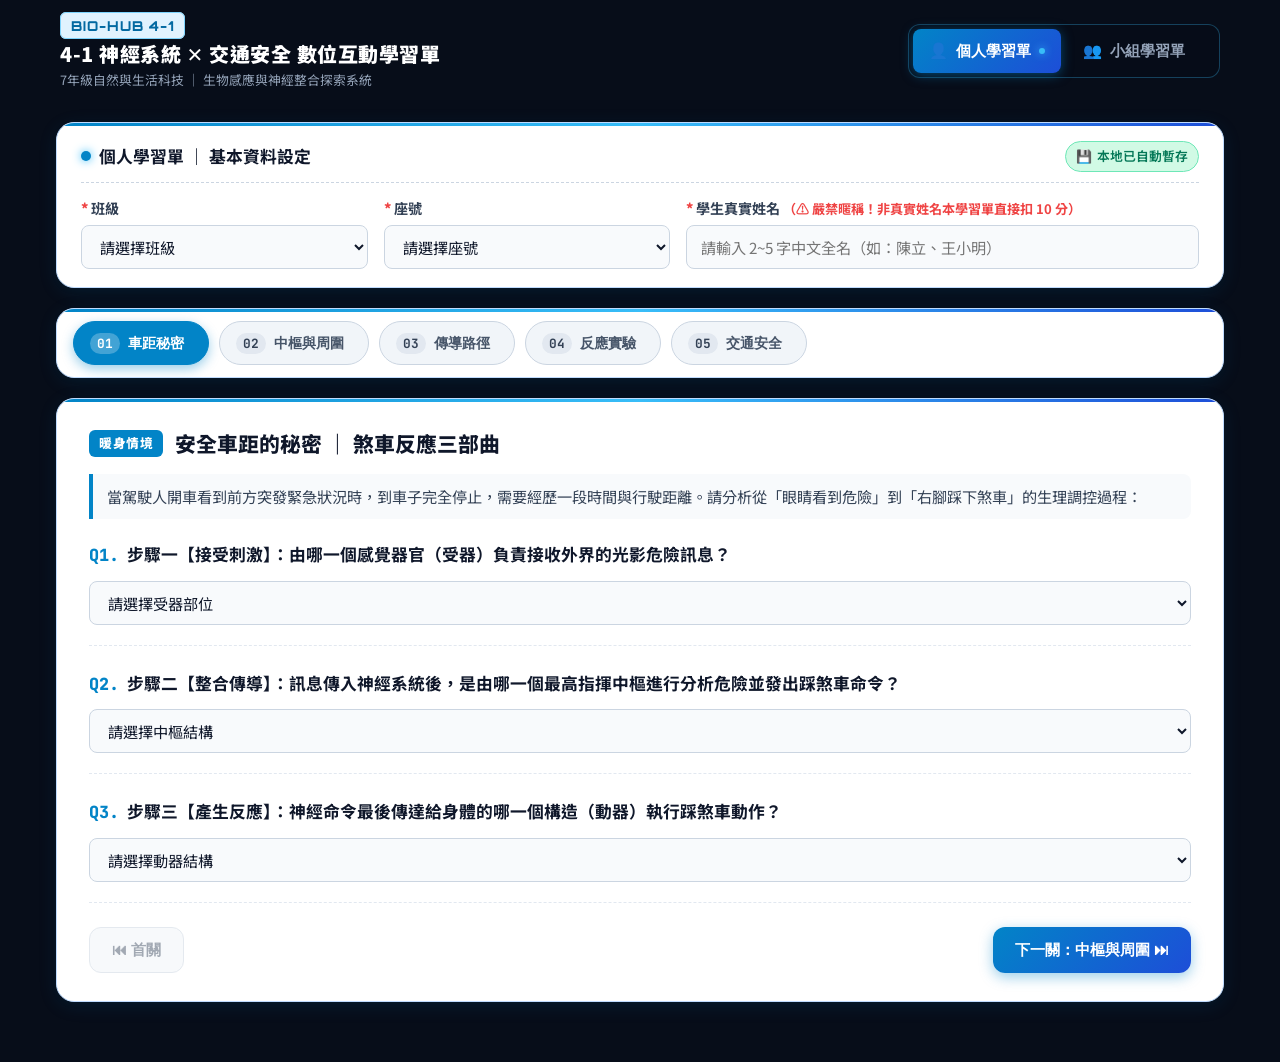
==== 4-1-nervous.html @ 5c6033a0 "feat: 新增【單元 4-1】神經系統 ✕ 交通安全 數位互動學習單，整合大廳派卷與即時評分 (v=3.0)" ====
<!DOCTYPE html>
<html lang="zh-TW">
<head>
  <meta charset="UTF-8">
  <meta name="viewport" content="width=device-width, initial-scale=1.0, maximum-scale=1.0, user-scalable=no">
  <title>國中生物 4-1 神經系統 ✕ 交通安全 數位互動學習單</title>
  <link rel="stylesheet" href="style.css?v=3.0">
  <link rel="preconnect" href="https://fonts.googleapis.com">
  <link rel="preconnect" href="https://fonts.gstatic.com" crossorigin>
  <link href="https://fonts.googleapis.com/css2?family=Noto+Sans+TC:wght@400;500;700;900&family=Orbitron:wght@600;800&family=JetBrains+Mono:wght@500;700&display=swap" rel="stylesheet">
</head>
<body class="theme-tech-blue">
  <!-- 頁首 Header 導航 -->
  <header class="app-header">
    <div class="header-container">
      <div class="header-brand">
        <a href="index.html" class="brand-badge" style="text-decoration:none;" title="點擊返回派卷大廳">BIO-HUB 4-1</a>
        <div class="brand-title-wrap">
          <h1 class="brand-title">4-1 神經系統 ✕ 交通安全 數位互動學習單</h1>
          <p class="brand-sub">7年級自然與生活科技 ｜ 生物感應與神經整合探索系統</p>
        </div>
      </div>

      <!-- 模式切換 Switcher -->
      <div class="mode-switcher-wrap">
        <button type="button" class="mode-tab active" id="tabIndividual" data-mode="individual">
          <span class="mode-icon">👤</span>
          <span class="mode-text">個人學習單</span>
          <span class="status-indicator"></span>
        </button>
        <button type="button" class="mode-tab" id="tabGroup" data-mode="group">
          <span class="mode-icon">👥</span>
          <span class="mode-text">小組學習單</span>
          <span class="status-indicator"></span>
        </button>
      </div>
    </div>
  </header>

  <!-- 主容器 -->
  <main class="app-main">
    <!-- 頂部身分登錄卡片 -->
    <section class="identity-card glass-panel" id="identityCard">
      <div class="panel-header">
        <div class="panel-title">
          <span class="glow-dot"></span>
          <span id="identityTitle">個人學習單 ｜ 基本資料設定</span>
        </div>
        <div class="auto-save-pill" id="autoSaveBadge">
          <span class="save-icon">💾</span> 本地已自動暫存
        </div>
      </div>

      <!-- 個人模式身分欄位 -->
      <div class="id-row" id="individualIdRow">
        <div class="form-group flex-1">
          <label for="studentClass"><span class="req">*</span> 班級</label>
          <div class="select-wrapper">
            <select id="studentClass" class="cyber-select">
              <option value="" disabled selected>請選擇班級</option>
              <!-- 701 - 710 -->
            </select>
          </div>
        </div>

        <div class="form-group flex-1">
          <label for="studentSeat"><span class="req">*</span> 座號</label>
          <div class="select-wrapper">
            <select id="studentSeat" class="cyber-select">
              <option value="" disabled selected>請選擇座號</option>
              <!-- 01 - 35 -->
            </select>
          </div>
        </div>

        <div class="form-group flex-2">
          <label for="studentName"><span class="req">*</span> 學生真實姓名 <span style="color: #ef4444; font-size: 0.82rem; font-weight: 700;">（⚠️ 嚴禁暱稱！非真實姓名本學習單直接扣 10 分）</span></label>
          <div class="input-wrapper">
            <input type="text" id="studentName" class="cyber-input" placeholder="請輸入 2~5 字中文全名（如：陳立、王小明）" maxlength="5" autocomplete="off">
            <span class="input-feedback" id="nameFeedback"></span>
          </div>
        </div>
      </div>

      <!-- 小組模式身分欄位 -->
      <div class="id-row hidden" id="groupIdRow">
        <div class="form-group flex-1">
          <label for="groupClass"><span class="req">*</span> 班級</label>
          <div class="select-wrapper">
            <select id="groupClass" class="cyber-select">
              <option value="" disabled selected>請選擇班級</option>
              <!-- 701 - 710 -->
            </select>
          </div>
        </div>

        <div class="form-group flex-1">
          <label for="groupNum"><span class="req">*</span> 組別</label>
          <div class="select-wrapper">
            <select id="groupNum" class="cyber-select">
              <option value="" disabled selected>請選擇組別</option>
              <!-- 1 - 8 (純數字，無中文) -->
            </select>
          </div>
        </div>

        <div class="form-group flex-1">
          <label for="groupSize"><span class="req">*</span> 本組出席人數</label>
          <div class="select-wrapper">
            <select id="groupSize" class="cyber-select">
              <option value="3">3 人組</option>
              <option value="4" selected>4 人組</option>
              <option value="5">5 人組</option>
              <option value="6">6 人組</option>
            </select>
          </div>
        </div>
      </div>

      <!-- 小組出席組員座號設定抽換槽 -->
      <div class="group-members-container hidden" id="groupMembersSlot">
        <div class="members-header">
          <span>組員座號設定（點名到齊座號，後續每題須由組員認領）：</span>
        </div>
        <div class="members-grid" id="membersGrid">
          <!-- 動態渲染出席組員座號下拉 -->
        </div>
      </div>
    </section>

    <!-- ==================== 1. 個人學習單模式 ==================== -->
    <section class="mode-container" id="individualModeContainer">
      <!-- 關卡 Stepper 導航條 (5大關卡) -->
      <nav class="stepper-nav glass-panel">
        <div class="stepper-track" id="stepperTrack">
          <button type="button" class="step-btn active" data-step="1">
            <span class="step-num">01</span>
            <span class="step-text">車距秘密</span>
            <span class="step-status"></span>
          </button>
          <button type="button" class="step-btn" data-step="2">
            <span class="step-num">02</span>
            <span class="step-text">中樞與周圍</span>
            <span class="step-status"></span>
          </button>
          <button type="button" class="step-btn" data-step="3">
            <span class="step-num">03</span>
            <span class="step-text">傳導路徑</span>
            <span class="step-status"></span>
          </button>
          <button type="button" class="step-btn" data-step="4">
            <span class="step-num">04</span>
            <span class="step-text">反應實驗</span>
            <span class="step-status"></span>
          </button>
          <button type="button" class="step-btn" data-step="5">
            <span class="step-num">05</span>
            <span class="step-text">交通安全</span>
            <span class="step-status"></span>
          </button>
        </div>
      </nav>

      <!-- 關卡題目容器 -->
      <div class="stepper-content-wrap">
        <!-- 關卡 1: 安全車距的秘密 (暖身情境題) -->
        <article class="question-card glass-panel" id="stepCard1">
          <div class="card-title-bar">
            <span class="card-badge">暖身情境</span>
            <h2>安全車距的秘密 ｜ 煞車反應三部曲</h2>
          </div>
          <div class="card-prompt">
            <p class="intro-desc">當駕駛人開車看到前方突發緊急狀況時，到車子完全停止，需要經歷一段時間與行駛距離。請分析從「眼睛看到危險」到「右腳踩下煞車」的生理調控過程：</p>
          </div>
          
          <div class="q-block">
            <label class="q-label"><span class="q-seq">Q1.</span> 步驟一【接受刺激】：由哪一個感覺器官（受器）負責接收外界的光影危險訊息？</label>
            <div class="select-wrapper">
              <select id="q1_receptor" class="cyber-select">
                <option value="" disabled selected>請選擇受器部位</option>
                <option value="皮膚">皮膚觸覺受器</option>
                <option value="眼睛">眼睛視覺受器</option>
                <option value="耳朵">耳朵聽覺受器</option>
                <option value="鼻腔">鼻腔嗅覺受器</option>
              </select>
            </div>
          </div>

          <div class="q-block">
            <label class="q-label"><span class="q-seq">Q2.</span> 步驟二【整合傳導】：訊息傳入神經系統後，是由哪一個最高指揮中樞進行分析危險並發出踩煞車命令？</label>
            <div class="select-wrapper">
              <select id="q1_center" class="cyber-select">
                <option value="" disabled selected>請選擇中樞結構</option>
                <option value="大腦">大腦意識中樞</option>
                <option value="小腦">小腦平衡協調中樞</option>
                <option value="腦幹">腦幹生命維持中樞</option>
                <option value="脊髓">脊髓反射中樞</option>
              </select>
            </div>
          </div>

          <div class="q-block">
            <label class="q-label"><span class="q-seq">Q3.</span> 步驟三【產生反應】：神經命令最後傳達給身體的哪一個構造（動器）執行踩煞車動作？</label>
            <div class="select-wrapper">
              <select id="q1_effector" class="cyber-select">
                <option value="" disabled selected>請選擇動器結構</option>
                <option value="手部關節">手部韌帶</option>
                <option value="腳部肌肉">腳部骨骼肌 (肌肉動器)</option>
                <option value="脊椎骨骼">脊椎骨硬骨</option>
                <option value="唾液腺體">外分泌腺體</option>
              </select>
            </div>
          </div>

          <div class="card-footer-nav">
            <button type="button" class="cyber-btn secondary-btn" disabled>⏮ 首關</button>
            <button type="button" class="cyber-btn primary-btn next-step-btn" data-next="2">下一關：中樞與周圍 ⏭</button>
          </div>
        </article>

        <!-- 關卡 2: 神經系統的組成 (中樞 vs 周圍 ＋ 神經元) -->
        <article class="question-card glass-panel hidden" id="stepCard2">
          <div class="card-title-bar">
            <span class="card-badge">系統構造</span>
            <h2>神經系統的組成 ｜ 司令部與通訊網路</h2>
          </div>
          <div class="card-prompt">
            <p class="intro-desc">人體神經系統分為負責指揮分析的「中樞」與綿密傳輸的「周圍」網絡，請完成下列對應解析：</p>
          </div>

          <div class="q-block">
            <label class="q-label"><span class="q-seq">Q1.</span> 【腦與脊髓】在神經系統的分類架構中，屬於哪一部分？其主要功能為何？</label>
            <div class="form-grid-2">
              <div class="form-group">
                <label>分類屬性：</label>
                <select id="q2_brain_class" class="cyber-select">
                  <option value="" disabled selected>請選擇分類</option>
                  <option value="中樞神經系統">中樞神經系統 (Central Nervous System)</option>
                  <option value="周圍神經系統">周圍神經系統 (Peripheral Nervous System)</option>
                  <option value="內分泌調控系統">內分泌調控系統</option>
                </select>
              </div>
              <div class="form-group">
                <label>核心功能：</label>
                <select id="q2_brain_func" class="cyber-select">
                  <option value="" disabled selected>請選擇主要功能</option>
                  <option value="指揮中心整合發布命令">指揮中心：整合、分析訊息並發出運動命令</option>
                  <option value="雙向傳輸連通中樞與全身">傳輸網絡：負責將訊息往返傳送於中樞和各部位</option>
                  <option value="專門分泌各類激素調節代謝">化學調節：專門釋出微量激素至全身血管</option>
                </select>
              </div>
            </div>
          </div>

          <div class="q-block">
            <label class="q-label"><span class="q-seq">Q2.</span> 【腦神經與脊神經】在分類上屬於何者？人體分別有多少對？</label>
            <div class="form-grid-2">
              <div class="form-group">
                <label>分類屬性：</label>
                <select id="q2_nerve_class" class="cyber-select">
                  <option value="" disabled selected>請選擇分類</option>
                  <option value="周圍神經系統">周圍神經系統 (腦神經 12 對 + 脊神經 31 對)</option>
                  <option value="中樞神經系統">中樞神經系統</option>
                </select>
              </div>
              <div class="form-group">
                <label>主要功能職責：</label>
                <select id="q2_nerve_func" class="cyber-select">
                  <option value="" disabled selected>請選擇職責</option>
                  <option value="傳遞訊息往返中樞與身體各部">負責將訊息傳送往返於中樞神經與身體各器官部位</option>
                  <option value="儲存大腦記憶與學習知能">負責長期思考、情感表達與記憶儲存</option>
                </select>
              </div>
            </div>
          </div>

          <div class="q-block">
            <label class="q-label"><span class="q-seq">Q3.</span> 構成神經系統構造與功能的基本單位稱為？主要包含哪些構造特徵？<span class="multi-tag">多選題</span></label>
            <div class="cyber-checkbox-grid" id="q2_neuron_checks">
              <label class="checkbox-pill">
                <input type="checkbox" name="q2_neu" value="神經細胞">
                <span class="pill-box"></span>
                <span class="pill-text">神經元（神經細胞，生命活動基本單位）</span>
              </label>
              <!-- 混淆誘答項隨機穿插 -->
              <label class="checkbox-pill">
                <input type="checkbox" name="q2_neu" value="骨質晶體">
                <span class="pill-box"></span>
                <span class="pill-text">多孔骨質結晶體（負責骨骼造血）</span>
              </label>
              <label class="checkbox-pill">
                <input type="checkbox" name="q2_neu" value="細胞體與突起">
                <span class="pill-box"></span>
                <span class="pill-text">包含含有細胞核的細胞體，以及延伸的纖維狀突起</span>
              </label>
              <!-- 混淆誘答項隨機穿插 -->
              <label class="checkbox-pill">
                <input type="checkbox" name="q2_neu" value="無核紅血球">
                <span class="pill-box"></span>
                <span class="pill-text">成熟無細胞核之雙凹圓盤狀構造</span>
              </label>
              <label class="checkbox-pill">
                <input type="checkbox" name="q2_neu" value="傳遞電訊號">
                <span class="pill-box"></span>
                <span class="pill-text">專門負責接收與單向傳遞神經脈衝訊息</span>
              </label>
            </div>
          </div>

          <div class="card-footer-nav">
            <button type="button" class="cyber-btn secondary-btn prev-step-btn" data-prev="1">⏮ 上一關</button>
            <button type="button" class="cyber-btn primary-btn next-step-btn" data-next="3">下一關：傳導路徑 ⏭</button>
          </div>
        </article>

        <!-- 關卡 3: 意識行為的傳導路徑 (接電話 vs 聽到不接) -->
        <article class="question-card glass-panel hidden" id="stepCard3">
          <div class="card-title-bar">
            <span class="card-badge">傳導模型</span>
            <h2>意識行為傳導途徑 ｜ 接與不接電話的關鍵差</h2>
          </div>
          <div class="card-prompt">
            <p class="intro-desc">日常生活中的一舉一動皆有明確的神經路徑流向。請根據「聽到電話鈴聲伸手接起」的情境建立傳導鏈：</p>
          </div>

          <div class="q-block">
            <label class="q-label"><span class="q-seq">Q1.</span> 【聽到鈴聲接電話】神經傳導途徑完整鏈條排序：</label>
            <div class="pathway-flow-builder">
              <div class="flow-step">
                <span class="step-tag">刺激源</span>
                <span class="flow-fixed">鈴聲 (聲波)</span>
              </div>
              <span class="flow-arrow">➔</span>
              <div class="flow-step">
                <span class="step-tag">① 受器</span>
                <select id="p_receptor" class="cyber-select path-select">
                  <option value="" disabled selected>受器部位</option>
                  <option value="眼睛視網膜">眼睛視網膜</option>
                  <option value="耳內聽覺受器">耳內聽覺受器</option>
                  <option value="手指觸覺小體">手指觸覺小體</option>
                </select>
              </div>
              <span class="flow-arrow">➔</span>
              <div class="flow-step">
                <span class="step-tag">② 傳入神經</span>
                <select id="p_sensory" class="cyber-select path-select">
                  <option value="" disabled selected>傳入神經</option>
                  <option value="感覺神經元">感覺神經元 (周圍神經)</option>
                  <option value="運動神經元">運動神經元 (周圍神經)</option>
                </select>
              </div>
              <span class="flow-arrow">➔</span>
              <div class="flow-step">
                <span class="step-tag">③ 意識中樞</span>
                <select id="p_brain" class="cyber-select path-select">
                  <option value="" disabled selected>中樞構造</option>
                  <option value="大腦">大腦意識中樞</option>
                  <option value="小腦">小腦平衡協調</option>
                  <option value="腦幹">腦幹心搏呼吸</option>
                </select>
              </div>
              <span class="flow-arrow">➔</span>
              <div class="flow-step">
                <span class="step-tag">④ 下行通路</span>
                <select id="p_spine" class="cyber-select path-select">
                  <option value="" disabled selected>下行中樞</option>
                  <option value="脊髓">脊髓 (傳導至軀幹頸部以下)</option>
                  <option value="直通小腦">直通小腦</option>
                  <option value="不經脊髓">完全不經脊髓</option>
                </select>
              </div>
              <span class="flow-arrow">➔</span>
              <div class="flow-step">
                <span class="step-tag">⑤ 傳出神經</span>
                <select id="p_motor" class="cyber-select path-select">
                  <option value="" disabled selected>傳出神經</option>
                  <option value="運動神經元">運動神經元 (周圍神經)</option>
                  <option value="感覺神經元">感覺神經元</option>
                </select>
              </div>
              <span class="flow-arrow">➔</span>
              <div class="flow-step">
                <span class="step-tag">⑥ 動器</span>
                <span class="flow-fixed">手部肌肉 (拿手機接聽)</span>
              </div>
            </div>
          </div>

          <div class="q-block">
            <label class="q-label"><span class="q-seq">Q2.</span> 【對比思考】如果情境變為「聽到鈴聲，但選擇【未接電話】（僅大腦感知而不動手）」，與上列途徑有何關鍵不同？</label>
            <div class="select-wrapper">
              <select id="q3_not_answer" class="cyber-select">
                <option value="" disabled selected>請選擇途徑核心差異</option>
                <option value="訊號止於大腦無下傳手部與脊髓">訊息傳入大腦產生知覺後，大腦未發出接聽命令，故訊號未下傳至脊髓與手部動器</option>
                <option value="耳朵受器未接收到刺激">耳朵受器完全沒有接收到聲波刺激訊號</option>
                <option value="感覺神經元傳導受阻斷">感覺神經元在傳導中途訊號自行中斷消失</option>
              </select>
            </div>
          </div>

          <div class="card-footer-nav">
            <button type="button" class="cyber-btn secondary-btn prev-step-btn" data-prev="2">⏮ 上一關</button>
            <button type="button" class="cyber-btn primary-btn next-step-btn" data-next="4">下一關：反應實驗 ⏭</button>
          </div>
        </article>

        <!-- 關卡 4: 反應時間測定與實驗比對 (接尺 vs 瞳孔收縮) -->
        <article class="question-card glass-panel hidden" id="stepCard4">
          <div class="card-title-bar">
            <span class="card-badge">實驗探究</span>
            <h2>反應時間的測定 ｜ 意識行為 vs 反射行為</h2>
          </div>
          <div class="card-prompt">
            <p class="intro-desc">在課堂實驗中，我們利用「接尺實驗」測量反應時間，並與「強光照射瞳孔收縮」進行生理機制比對：</p>
          </div>

          <div class="q-block">
            <label class="q-label"><span class="q-seq">Q1.</span> 何謂生物學上的「反應時間 (Reaction Time)」？</label>
            <div class="select-wrapper">
              <select id="q4_reaction_def" class="cyber-select">
                <option value="" disabled selected>請選擇精確定義</option>
                <option value="刺激經神經傳遞至動器表現反應時間">由受器接受刺激，經神經元傳遞與中樞整合，到動器表現出反應所經過的時間</option>
                <option value="心臟跳動一次所需收縮舒張時間">心臟肌肉收縮並將血液泵出全身所歷經的週期時間</option>
                <option value="眼球追蹤移動物體聚焦時間">水晶體變焦使視網膜清晰成像的調節時間</option>
              </select>
            </div>
          </div>

          <div class="q-block">
            <label class="q-label"><span class="q-seq">Q2.</span> 在實驗測量中，比較兩者所需時間與數值穩定性：</label>
            <div class="form-grid-2">
              <div class="form-group">
                <label>數值區間變化較大（易受專注力干擾）：</label>
                <select id="q4_diff_variation" class="cyber-select">
                  <option value="" disabled selected>選擇實驗項目</option>
                  <option value="接尺反應">接尺反應（有意識行為）</option>
                  <option value="瞳孔收縮">瞳孔縮小反應（反射行為）</option>
                </select>
              </div>
              <div class="form-group">
                <label>所需反應時間之長短比較：</label>
                <select id="q4_time_compare" class="cyber-select">
                  <option value="" disabled selected>有意識行為 vs 反射作用</option>
                  <option value="大於">有意識行為 【大於】 反射行為時間</option>
                  <option value="等於">有意識行為 【等於】 反射行為時間</option>
                  <option value="小於">有意識行為 【小於】 反射行為時間</option>
                </select>
              </div>
            </div>
          </div>

          <div class="q-block">
            <label class="q-label"><span class="q-seq">Q3.</span> 造成「接尺反應時間顯著長於瞳孔反射」的神經生理學原因為何？<span class="multi-tag">多選題</span></label>
            <div class="cyber-checkbox-grid" id="q4_reason_checks">
              <label class="checkbox-pill">
                <input type="checkbox" name="q4_rs" value="接尺路徑長需經大腦分析">
                <span class="pill-box"></span>
                <span class="pill-text">接尺屬於意識行為：路徑長，必須傳至大腦思考、判斷並發出命令</span>
              </label>
              <!-- 混淆誘答項隨機穿插 -->
              <label class="checkbox-pill">
                <input type="checkbox" name="q4_rs" value="接尺神經傳導速度慢百倍">
                <span class="pill-box"></span>
                <span class="pill-text">接尺時神經元本身的電訊號傳遞速度比反射神經元慢百倍</span>
              </label>
              <label class="checkbox-pill">
                <input type="checkbox" name="q4_rs" value="瞳孔反射路徑短不經大腦">
                <span class="pill-box"></span>
                <span class="pill-text">瞳孔縮小為反射作用：中樞為腦幹，路徑極短且不經大腦判斷，快速穩定</span>
              </label>
              <label class="checkbox-pill">
                <input type="checkbox" name="q4_rs" value="意識行為易受疲勞分心影響">
                <span class="pill-box"></span>
                <span class="pill-text">意識行為受大腦專注力、疲勞、情緒與外在干擾影響，故數據波動區間大</span>
              </label>
            </div>
          </div>

          <div class="card-footer-nav">
            <button type="button" class="cyber-btn secondary-btn prev-step-btn" data-prev="3">⏮ 上一關</button>
            <button type="button" class="cyber-btn primary-btn next-step-btn" data-next="5">下一關：交通安全 ⏭</button>
          </div>
        </article>

        <!-- 關卡 5: 交通安全跨領域素養 (煞車距離公式與行人防禦) -->
        <article class="question-card glass-panel hidden" id="stepCard5">
          <div class="card-title-bar">
            <span class="card-badge">跨領域素養</span>
            <h2>交通安全實踐 ｜ 反應時間與煞車距離的物理生物學</h2>
          </div>
          <div class="card-prompt">
            <div class="bio-concept-box">
              <span class="concept-icon">🚗</span>
              <div class="concept-content">
                <strong>安全車距計算模型：</strong><br>
                • <strong>總停止距離</strong> ＝ <strong>反應距離</strong>（生物學因素：從看到危險到腳踩煞車間車子前進的距離） ＋ <strong>煞車距離</strong>（物理學因素：輪胎與地面摩擦滑行減速的距離）。
              </div>
            </div>
          </div>

          <div class="q-block">
            <label class="q-label"><span class="q-seq">Q1.</span> 為什麼汽車在國道高速行駛時，必須與前車保持遠大於平時測得「反應時間」所需的距離？</label>
            <div class="form-grid-2">
              <div class="form-group">
                <label>生物學因素（駕駛人身心機制）：</label>
                <select id="q5_bio_factor" class="cyber-select">
                  <option value="" disabled selected>請選擇生物因素</option>
                  <option value="預留神經傳導與反應時間距離">預留大腦辨識危險、傳導神經訊息到踩下踏板所需的反應時間與距離</option>
                  <option value="讓心跳速率迅速降低">降低駕駛人的心跳與交感神經興奮程度</option>
                </select>
              </div>
              <div class="form-group">
                <label>物理學因素（車輛機械運動）：</label>
                <select id="q5_phy_factor" class="cyber-select">
                  <option value="" disabled selected>請選擇物理因素</option>
                  <option value="高速動能與煞車滑行距離">車輛具有慣性與高速動能，即使踩死煞車也無法瞬間靜止，需要減速煞車距離</option>
                  <option value="輪胎橡膠因高溫融化膨脹">輪胎遇高溫體積膨脹增加風阻</option>
                </select>
              </div>
            </div>
          </div>

          <div class="q-block">
            <label class="q-label"><span class="q-seq">Q2.</span> 如果駕駛因熬夜疲勞、分心看手機或酒駕，導致神經反應時間由 0.4 秒延遲為 1.2 秒，對行車安全會產生何種致命後果？</label>
            <div class="select-wrapper">
              <select id="q5_distracted_result" class="cyber-select">
                <option value="" disabled selected>請選擇後果評估</option>
                <option value="反應距離大幅拉長延誤煞車釀嚴重追撞">車輛在駕駛未踩煞車前高速行駛的「反應距離」暴增數十公尺，嚴重延誤煞車時機導致追撞碰撞</option>
                <option value="輪胎摩擦力下降煞車距離變短">地面摩擦係數瞬間減小，導致車輛煞車距離變短</option>
                <option value="車內安全氣囊自行引爆">行車電腦自動強制切斷供油並引爆氣囊</option>
              </select>
            </div>
          </div>

          <div class="q-block">
            <label class="q-label"><span class="q-seq">Q3.</span> 【行人防禦素養簡答】行人在穿越斑馬線馬路時，雖然沒有車輛的機械「煞車距離」，但如何應用本單元神經系統知識，保障自身生命安全？</label>
            <div class="textarea-wrapper">
              <textarea id="q5_pedestrian_essay" class="cyber-textarea" rows="4" placeholder="請從受器專注（避免滑手機分心）、大腦快速判斷與意識行為主動觀察等神經機制方向說明..."></textarea>
              <div class="textarea-meta">
                <button type="button" class="text-hint-btn" id="essayHintBtn">💡 思考導引提示</button>
                <span class="char-count" id="essayCharCount">已輸入 0 字</span>
              </div>
            </div>
            <!-- 句型提示抽屜 -->
            <div class="essay-scaffold hidden" id="essayScaffold">
              <div class="scaffold-title">💡 行人安全神經機制思考引導：</div>
              <ul class="scaffold-list">
                <li>「過馬路不低頭滑手機或戴耳機，確保眼睛與耳朵（受器）能第一時間接收紅綠燈與轉彎車聲刺激。」</li>
                <li>「專注不分心能讓大腦迅速整合路況並下達行動命令，避免因猶豫延誤反應時間而滯留危險路口。」</li>
                <li>「即使是綠燈通行，仍須以意識行為主動左右轉頭察看，防禦性避開可能違規或反應不及的車輛。」</li>
              </ul>
            </div>
          </div>

          <!-- 提交與結算觸發按鈕區 -->
          <div class="submit-action-box">
            <div class="submit-warning" id="indivSubmitWarning">
              ⚠️ 請確認上方所有題目已作答完畢，即可點擊下方按鈕結算成績並上傳！
            </div>
            <div class="action-buttons">
              <button type="button" class="cyber-btn secondary-btn prev-step-btn" data-prev="4">⏮ 上一關</button>
              <button type="button" class="cyber-btn glow-submit-btn" id="btnSubmitIndividual">
                <span class="btn-icon">🚀</span>
                <span class="btn-text">完成作答 ｜ 結算成績並送出</span>
              </button>
            </div>
          </div>
        </article>
      </div>
    </section>

    <!-- ==================== 2. 小組學習單模式 ==================== -->
    <section class="mode-container hidden" id="groupModeContainer">
      <!-- 小組三大核心任務 Tab 切換導航 -->
      <nav class="group-tab-bar">
        <button type="button" class="group-tab-btn active" data-gtab="tabBrain">
          <span>🧠 任務一：腦部與脊髓座標解剖</span>
          <span class="tab-badge">中樞認領</span>
        </button>
        <button type="button" class="group-tab-btn" data-gtab="tabPathways">
          <span>⚡ 任務二：意識行為 vs 反射雙軌模型</span>
          <span class="tab-badge">路徑大對決</span>
        </button>
        <button type="button" class="group-tab-btn" data-gtab="tabTraffic">
          <span>🚗 任務三：交通安全實況危機模擬</span>
          <span class="tab-badge">深度探討</span>
        </button>
      </nav>

      <!-- Tab 1: 腦與脊髓中樞地圖 (大腦、小腦、腦幹、脊髓熱點切換) -->
      <div class="group-tab-pane" id="paneBrain">
        <div class="group-work-grid">
          <!-- 左側：人體神經中樞解剖底圖 + 科技熱點 -->
          <div class="glands-viewer-card glass-panel">
            <div class="viewer-header">
              <div class="viewer-title">
                <span class="viewer-icon">🧠</span>
                <span>人體神經中樞標準解剖分區圖</span>
              </div>
              <div class="viewer-legend">
                <span class="legend-item"><span class="dot pulse"></span> 待填寫</span>
                <span class="legend-item"><span class="dot done"></span> 已認領完成</span>
              </div>
            </div>

            <!-- 解剖分區導覽圖 ＋ 科技藍光互動熱點按鈕 -->
            <div class="human-img-stage" style="background: radial-gradient(circle, #1e293b 0%, #0f172a 100%);">
              <!-- SVG 人腦與脊髓解剖幾何示意圖 -->
              <svg viewBox="0 0 400 480" class="nerve-svg-map" style="width: 100%; height: 100%; max-height: 420px; display: block; margin: 0 auto;">
                <defs>
                  <linearGradient id="cerebrumGrad" x1="0%" y1="0%" x2="100%" y2="100%">
                    <stop offset="0%" stop-color="#38bdf8"/>
                    <stop offset="100%" stop-color="#0284c7"/>
                  </linearGradient>
                  <linearGradient id="cerebellumGrad" x1="0%" y1="0%" x2="100%" y2="100%">
                    <stop offset="0%" stop-color="#a855f7"/>
                    <stop offset="100%" stop-color="#7e22ce"/>
                  </linearGradient>
                  <linearGradient id="stemGrad" x1="0%" y1="0%" x2="100%" y2="100%">
                    <stop offset="0%" stop-color="#f59e0b"/>
                    <stop offset="100%" stop-color="#b45309"/>
                  </linearGradient>
                  <linearGradient id="cordGrad" x1="0%" y1="0%" x2="100%" y2="100%">
                    <stop offset="0%" stop-color="#10b981"/>
                    <stop offset="100%" stop-color="#047857"/>
                  </linearGradient>
                </defs>
                <!-- 大腦 Cerebrum 輪廓 -->
                <path d="M 120 180 C 90 140 100 80 180 60 C 260 40 320 80 320 160 C 320 210 270 230 220 230 C 180 230 140 210 120 180 Z" fill="url(#cerebrumGrad)" opacity="0.85" stroke="#bae6fd" stroke-width="2"/>
                <!-- 小腦 Cerebellum 輪廓 -->
                <ellipse cx="260" cy="260" rx="45" ry="32" fill="url(#cerebellumGrad)" opacity="0.85" stroke="#e9d5ff" stroke-width="2"/>
                <!-- 腦幹 Brainstem 輪廓 -->
                <path d="M 195 210 L 225 210 L 220 290 L 195 290 Z" fill="url(#stemGrad)" opacity="0.85" stroke="#fde68a" stroke-width="2"/>
                <!-- 脊髓 Spinal Cord 輪廓 -->
                <rect x="200" y="290" width="18" height="150" rx="8" fill="url(#cordGrad)" opacity="0.85" stroke="#a7f3d0" stroke-width="2"/>
                
                <!-- 裝飾導線 -->
                <line x1="210" y1="120" x2="350" y2="110" stroke="#38bdf8" stroke-dasharray="3,3"/>
                <line x1="280" y1="260" x2="350" y2="230" stroke="#c084fc" stroke-dasharray="3,3"/>
                <line x1="210" y1="250" x2="110" y2="250" stroke="#fbbf24" stroke-dasharray="3,3"/>
                <line x1="210" y1="360" x2="110" y2="360" stroke="#34d399" stroke-dasharray="3,3"/>
              </svg>

              <!-- 熱點 A: 大腦 -->
              <div class="img-hotspot active-target" id="hotspotA" data-center="A" style="top: 24%; left: 82%;">
                <span class="hotspot-pulse"></span>
                <span class="hotspot-badge">A</span>
              </div>

              <!-- 熱點 B: 小腦 -->
              <div class="img-hotspot" id="hotspotB" data-center="B" style="top: 48%; left: 82%;">
                <span class="hotspot-pulse"></span>
                <span class="hotspot-badge">B</span>
              </div>

              <!-- 熱點 C: 腦幹 -->
              <div class="img-hotspot" id="hotspotC" data-center="C" style="top: 52%; left: 22%;">
                <span class="hotspot-pulse"></span>
                <span class="hotspot-badge">C</span>
              </div>

              <!-- 熱點 D: 脊髓 -->
              <div class="img-hotspot" id="hotspotD" data-center="D" style="top: 75%; left: 22%;">
                <span class="hotspot-pulse"></span>
                <span class="hotspot-badge">D</span>
              </div>
            </div>
            <div class="viewer-tip">👆 點擊圖上光點 A~D，即可在右側切換對應中樞之小組認領任務卡</div>
          </div>

          <!-- 右側：連動中樞任務卡抽換槽 -->
          <div class="glands-tasks-col">
            <div class="dynamic-gland-cards" id="dynamicCenterCards">
              <!-- 任務卡 A: 大腦 -->
              <div class="gland-task-card glass-panel" id="cardCenterA">
                <div class="task-card-header">
                  <div class="task-badge">座標點 A 任務（腦部上方雙半球）</div>
                  <div class="assignee-select-wrap">
                    <span class="assignee-tag">📌 負責組員：</span>
                    <select class="cyber-select center-assignee" id="assigneeCenterA">
                      <option value="" disabled selected>請認領</option>
                    </select>
                  </div>
                </div>
                <div class="task-card-body">
                  <div class="form-grid-3">
                    <div class="form-group">
                      <label>中樞結構名稱：</label>
                      <select class="cyber-select center-answer" id="nameCenterA">
                        <option value="" disabled selected>選擇名稱</option>
                        <option value="大腦">大腦 (Cerebrum)</option>
                        <option value="小腦">小腦 (Cerebellum)</option>
                        <option value="腦幹">腦幹 (Brainstem)</option>
                        <option value="脊髓">脊髓 (Spinal Cord)</option>
                      </select>
                    </div>
                    <div class="form-group">
                      <label>掌管之核心功能：</label>
                      <select class="cyber-select center-answer" id="funcCenterA">
                        <option value="" disabled selected>選擇功能</option>
                        <option value="意識與感覺思考運動">感覺、運動、語言、思考與記憶等意識行為最高中樞</option>
                        <option value="協調骨骼肌維持平衡">協調全身骨骼肌，維持身體平衡與姿勢穩定</option>
                        <option value="心跳呼吸生命中樞">控制心跳、呼吸、血壓與吞嚥咳嗆之生命中樞</option>
                        <option value="軀幹四肢反射中樞">掌管頸部以下軀幹與四肢反射，並傳導大腦訊息</option>
                      </select>
                    </div>
                    <div class="form-group">
                      <label>典型實例／受損症狀：</label>
                      <select class="cyber-select center-answer" id="caseCenterA">
                        <option value="" disabled selected>選擇典型案例</option>
                        <option value="中風半身不遂或失語">中風造成單側肢體癱瘓無力、失去記憶或失語症</option>
                        <option value="酒醉走路搖晃步伐不穩">飲酒受酒精麻痺，導致走路搖搖晃晃無法走直線</option>
                        <option value="昏迷呼吸停止腦死判定">嚴重受創陷入深層昏迷、無法自主呼吸（腦死判定）</option>
                        <option value="小兒麻痺或下半身癱瘓">外傷斷裂導致頸部以下失去知覺與大小便失禁</option>
                      </select>
                    </div>
                  </div>
                </div>
              </div>

              <!-- 任務卡 B: 小腦 -->
              <div class="gland-task-card glass-panel hidden" id="cardCenterB">
                <div class="task-card-header">
                  <div class="task-badge">座標點 B 任務（大腦後下方）</div>
                  <div class="assignee-select-wrap">
                    <span class="assignee-tag">📌 負責組員：</span>
                    <select class="cyber-select center-assignee" id="assigneeCenterB">
                      <option value="" disabled selected>請認領</option>
                    </select>
                  </div>
                </div>
                <div class="task-card-body">
                  <div class="form-grid-3">
                    <div class="form-group">
                      <label>中樞結構名稱：</label>
                      <select class="cyber-select center-answer" id="nameCenterB">
                        <option value="" disabled selected>選擇名稱</option>
                        <option value="大腦">大腦 (Cerebrum)</option>
                        <option value="小腦">小腦 (Cerebellum)</option>
                        <option value="腦幹">腦幹 (Brainstem)</option>
                        <option value="脊髓">脊髓 (Spinal Cord)</option>
                      </select>
                    </div>
                    <div class="form-group">
                      <label>掌管之核心功能：</label>
                      <select class="cyber-select center-answer" id="funcCenterB">
                        <option value="" disabled selected>選擇功能</option>
                        <option value="意識與感覺思考運動">感覺、運動、語言、思考與記憶等意識行為最高中樞</option>
                        <option value="協調骨骼肌維持平衡">協調全身骨骼肌，維持身體平衡與姿勢穩定</option>
                        <option value="心跳呼吸生命中樞">控制心跳、呼吸、血壓與吞嚥咳嗆之生命中樞</option>
                        <option value="軀幹四肢反射中樞">掌管頸部以下軀幹與四肢反射，並傳導大腦訊息</option>
                      </select>
                    </div>
                    <div class="form-group">
                      <label>典型實例／受損症狀：</label>
                      <select class="cyber-select center-answer" id="caseCenterB">
                        <option value="" disabled selected>選擇典型案例</option>
                        <option value="中風半身不遂或失語">中風造成單側肢體癱瘓無力、失去記憶或失語症</option>
                        <option value="酒醉走路搖晃步伐不穩">飲酒受酒精麻痺，導致走路搖搖晃晃無法走直線</option>
                        <option value="昏迷呼吸停止腦死判定">嚴重受創陷入深層昏迷、無法自主呼吸（腦死判定）</option>
                        <option value="小兒麻痺或下半身癱瘓">外傷斷裂導致頸部以下失去知覺與大小便失禁</option>
                      </select>
                    </div>
                  </div>
                </div>
              </div>

              <!-- 任務卡 C: 腦幹 -->
              <div class="gland-task-card glass-panel hidden" id="cardCenterC">
                <div class="task-card-header">
                  <div class="task-badge">座標點 C 任務（大腦下方連接脊髓）</div>
                  <div class="assignee-select-wrap">
                    <span class="assignee-tag">📌 負責組員：</span>
                    <select class="cyber-select center-assignee" id="assigneeCenterC">
                      <option value="" disabled selected>請認領</option>
                    </select>
                  </div>
                </div>
                <div class="task-card-body">
                  <div class="form-grid-3">
                    <div class="form-group">
                      <label>中樞結構名稱：</label>
                      <select class="cyber-select center-answer" id="nameCenterC">
                        <option value="" disabled selected>選擇名稱</option>
                        <option value="大腦">大腦 (Cerebrum)</option>
                        <option value="小腦">小腦 (Cerebellum)</option>
                        <option value="腦幹">腦幹 (Brainstem)</option>
                        <option value="脊髓">脊髓 (Spinal Cord)</option>
                      </select>
                    </div>
                    <div class="form-group">
                      <label>掌管之核心功能：</label>
                      <select class="cyber-select center-answer" id="funcCenterC">
                        <option value="" disabled selected>選擇功能</option>
                        <option value="意識與感覺思考運動">感覺、運動、語言、思考與記憶等意識行為最高中樞</option>
                        <option value="協調骨骼肌維持平衡">協調全身骨骼肌，維持身體平衡與姿勢穩定</option>
                        <option value="心跳呼吸生命中樞">控制心跳、呼吸、血壓與吞嚥咳嗆之生命中樞</option>
                        <option value="軀幹四肢反射中樞">掌管頸部以下軀幹與四肢反射，並傳導大腦訊息</option>
                      </select>
                    </div>
                    <div class="form-group">
                      <label>典型實例／受損症狀：</label>
                      <select class="cyber-select center-answer" id="caseCenterC">
                        <option value="" disabled selected>選擇典型案例</option>
                        <option value="中風半身不遂或失語">中風造成單側肢體癱瘓無力、失去記憶或失語症</option>
                        <option value="酒醉走路搖晃步伐不穩">飲酒受酒精麻痺，導致走路搖搖晃晃無法走直線</option>
                        <option value="昏迷呼吸停止腦死判定">嚴重受創陷入深層昏迷、無法自主呼吸（腦死判定）</option>
                        <option value="小兒麻痺或下半身癱瘓">外傷斷裂導致頸部以下失去知覺與大小便失禁</option>
                      </select>
                    </div>
                  </div>
                </div>
              </div>

              <!-- 任務卡 D: 脊髓 -->
              <div class="gland-task-card glass-panel hidden" id="cardCenterD">
                <div class="task-card-header">
                  <div class="task-badge">座標點 D 任務（脊柱管道內部）</div>
                  <div class="assignee-select-wrap">
                    <span class="assignee-tag">📌 負責組員：</span>
                    <select class="cyber-select center-assignee" id="assigneeCenterD">
                      <option value="" disabled selected>請認領</option>
                    </select>
                  </div>
                </div>
                <div class="task-card-body">
                  <div class="form-grid-3">
                    <div class="form-group">
                      <label>中樞結構名稱：</label>
                      <select class="cyber-select center-answer" id="nameCenterD">
                        <option value="" disabled selected>選擇名稱</option>
                        <option value="大腦">大腦 (Cerebrum)</option>
                        <option value="小腦">小腦 (Cerebellum)</option>
                        <option value="腦幹">腦幹 (Brainstem)</option>
                        <option value="脊髓">脊髓 (Spinal Cord)</option>
                      </select>
                    </div>
                    <div class="form-group">
                      <label>掌管之核心功能：</label>
                      <select class="cyber-select center-answer" id="funcCenterD">
                        <option value="" disabled selected>選擇功能</option>
                        <option value="意識與感覺思考運動">感覺、運動、語言、思考與記憶等意識行為最高中樞</option>
                        <option value="協調骨骼肌維持平衡">協調全身骨骼肌，維持身體平衡與姿勢穩定</option>
                        <option value="心跳呼吸生命中樞">控制心跳、呼吸、血壓與吞嚥咳嗆之生命中樞</option>
                        <option value="軀幹四肢反射中樞">掌管頸部以下軀幹與四肢反射，並傳導大腦訊息</option>
                      </select>
                    </div>
                    <div class="form-group">
                      <label>典型實例／受損症狀：</label>
                      <select class="cyber-select center-answer" id="caseCenterD">
                        <option value="" disabled selected>選擇典型案例</option>
                        <option value="中風半身不遂或失語">中風造成單側肢體癱瘓無力、失去記憶或失語症</option>
                        <option value="酒醉走路搖晃步伐不穩">飲酒受酒精麻痺，導致走路搖搖晃晃無法走直線</option>
                        <option value="昏迷呼吸停止腦死判定">嚴重受創陷入深層昏迷、無法自主呼吸（腦死判定）</option>
                        <option value="小兒麻痺或下半身癱瘓">外傷斷裂導致頸部以下失去知覺與大小便失禁</option>
                      </select>
                    </div>
                  </div>
                </div>
              </div>
            </div>
          </div>
        </div>
      </div>

      <!-- Tab 2: 意識行為 vs 反射雙軌模型 (二大比較表) -->
      <div class="group-tab-pane hidden" id="panePathways">
        <!-- 比較表一：意識行為 vs 反射作用本質差異 -->
        <div class="system-compare-card glass-panel" style="margin-bottom: 24px;">
          <div class="compare-header">
            <div class="compare-title">
              <span class="comp-icon">⚡</span>
              <span>模型一：意識行為 (Conscious) vs 反射作用 (Reflex) 機制大對決</span>
            </div>
            <div class="assignee-select-wrap">
              <span class="assignee-tag">📌 本表負責組員：</span>
              <select class="cyber-select center-assignee" id="assigneeCompare1">
                <option value="" disabled selected>請認領</option>
              </select>
            </div>
          </div>

          <div class="table-responsive">
            <table class="cyber-compare-table">
              <thead>
                <tr>
                  <th>比較項目</th>
                  <th>意識行為 (Conscious Action)</th>
                  <th>反射作用 (Reflex Action)</th>
                </tr>
              </thead>
              <tbody>
                <tr>
                  <td class="dim-label">① 控制中樞</td>
                  <td>
                    <select id="comp_con_center" class="cyber-select table-select">
                      <option value="" disabled selected>選擇中樞</option>
                      <option value="大腦">大腦（具有自主意識與自由意志）</option>
                      <option value="脊髓或腦幹">脊髓或腦幹</option>
                    </select>
                  </td>
                  <td>
                    <select id="comp_ref_center" class="cyber-select table-select">
                      <option value="" disabled selected>選擇中樞</option>
                      <option value="大腦">大腦</option>
                      <option value="脊髓或腦幹">脊髓（軀幹四肢）或腦幹（頭頸部反射）</option>
                    </select>
                  </td>
                </tr>
                <tr>
                  <td class="dim-label">② 傳導路徑長度</td>
                  <td>
                    <select id="comp_con_path" class="cyber-select table-select">
                      <option value="" disabled selected>路徑長度</option>
                      <option value="較長需經大腦分析">路徑較長：需上傳大腦皮層進行複雜分析判斷</option>
                      <option value="極短由低階中樞直接迴轉">極短：神經元直接在脊髓或腦幹迴轉</option>
                    </select>
                  </td>
                  <td>
                    <select id="comp_ref_path" class="cyber-select table-select">
                      <option value="" disabled selected>路徑長度</option>
                      <option value="較長需經大腦分析">較長：需經大腦分析</option>
                      <option value="極短不經大腦思考">路徑極短：不需大腦思考，直接發出指令</option>
                    </select>
                  </td>
                </tr>
                <tr>
                  <td class="dim-label">③ 反應時間與穩定性</td>
                  <td>
                    <select id="comp_con_time" class="cyber-select table-select">
                      <option value="" disabled selected>時間與穩定度</option>
                      <option value="時間長易受分心干擾">反應時間較長，易受專注力、疲勞等心智影響而波動</option>
                      <option value="極迅速且固定不變">反應時間極短，不受意志控制，固定而穩定</option>
                    </select>
                  </td>
                  <td>
                    <select id="comp_ref_time" class="cyber-select table-select">
                      <option value="" disabled selected>時間與穩定度</option>
                      <option value="時間長易受分心干擾">時間長且波動大</option>
                      <option value="極迅速且固定不變">反應時間極為短暫，通常在 0.1 秒以內，穩定且不受意志干預</option>
                    </select>
                  </td>
                </tr>
                <tr>
                  <td class="dim-label">④ 生物生存意義</td>
                  <td>
                    <select id="comp_con_sign" class="cyber-select table-select">
                      <option value="" disabled selected>生存意義</option>
                      <option value="彈性學習因應複雜環境">學習、適應與發揮主動決策能力，因應多變生活情境</option>
                      <option value="緊急防禦爭取生機">爭取瞬間黃金時間，緊急避險保護身體不受重創</option>
                    </select>
                  </td>
                  <td>
                    <select id="comp_ref_sign" class="cyber-select table-select">
                      <option value="" disabled selected>生存意義</option>
                      <option value="彈性學習因應複雜環境">學習適應新事物</option>
                      <option value="緊急防禦爭取生機">緊急應急防禦機制，防止人體遭受嚴重物理化學傷害</option>
                    </select>
                  </td>
                </tr>
              </tbody>
            </table>
          </div>
        </div>

        <!-- 比較表二：縮手反射 vs 先縮手後感覺到痛之神經先後時序 -->
        <div class="system-compare-card glass-panel">
          <div class="compare-header">
            <div class="compare-title">
              <span class="comp-icon">🔥</span>
              <span>模型二：手摸到滾燙熱水壺 ｜ 「縮手」與「感到疼痛」的先後時序拆解</span>
            </div>
            <div class="assignee-select-wrap">
              <span class="assignee-tag">📌 本表負責組員：</span>
              <select class="cyber-select center-assignee" id="assigneeCompare2">
                <option value="" disabled selected>請認領</option>
              </select>
            </div>
          </div>
          <div class="compare-desc" style="padding: 12px 20px; color: #475569; font-size: 0.95rem; border-bottom: 1px solid var(--card-border);">
            💡 <strong>情境挑戰：</strong>小明不慎碰到 100°C 沸水壺，他是「先感覺到劇痛才決定縮手」？還是「先縮手之後才感到劇痛」？請全組討論其神經分支傳導機制：
          </div>

          <div class="table-responsive">
            <table class="cyber-compare-table">
              <thead>
                <tr>
                  <th>動作現象</th>
                  <th>神經中樞</th>
                  <th>傳導路徑時序</th>
                  <th>發生先後判定</th>
                </tr>
              </thead>
              <tbody>
                <tr>
                  <td>⚡ 縮手動作 (動器收縮)</td>
                  <td>
                    <select id="seq_pull_center" class="cyber-select table-select">
                      <option value="" disabled selected>選擇中樞</option>
                      <option value="脊髓">脊髓反射中樞</option>
                      <option value="大腦">大腦意識中樞</option>
                    </select>
                  </td>
                  <td>受器 ➔ 感覺神經元 ➔ 脊髓 ➔ 運動神經元 ➔ 手部動器</td>
                  <td>
                    <select id="seq_pull_order" class="cyber-select table-select">
                      <option value="" disabled selected>先發生或後發生</option>
                      <option value="先發生">【先發生】（緊急避險，毫秒級完成）</option>
                      <option value="後發生">【後發生】</option>
                    </select>
                  </td>
                </tr>
                <tr>
                  <td>😭 感覺燙痛並叫出聲</td>
                  <td>
                    <select id="seq_pain_center" class="cyber-select table-select">
                      <option value="" disabled selected>選擇中樞</option>
                      <option value="大腦">大腦感覺中樞 (產生痛覺與發聲)</option>
                      <option value="小腦">小腦</option>
                    </select>
                  </td>
                  <td>受器 ➔ 感覺神經元 ➔ 脊髓 ➔ 傳導神經纖維上傳 ➔ 大腦感覺區</td>
                  <td>
                    <select id="seq_pain_order" class="cyber-select table-select">
                      <option value="" disabled selected>先發生或後發生</option>
                      <option value="先發生">【先發生】</option>
                      <option value="後發生">【後發生】（多了一段脊髓上傳至大腦的路徑與思考）</option>
                    </select>
                  </td>
                </tr>
              </tbody>
            </table>
          </div>
        </div>
      </div>

      <!-- Tab 3: 交通安全實況危機模擬與宣言 (小組深度探討) -->
      <div class="group-tab-pane hidden" id="paneTraffic">
        <div class="movie-tasks-grid">
          <!-- 任務一：安全距離數值計算與情境分析 -->
          <article class="movie-task-card glass-panel">
            <div class="movie-card-header">
              <div class="movie-title-wrap">
                <span class="movie-badge">情境一</span>
                <span class="movie-name">國道安全車距數值推演（時速 100 km/h）</span>
              </div>
              <div class="assignee-select-wrap">
                <span class="assignee-tag">📌 認領組員：</span>
                <select class="cyber-select center-assignee" id="assigneeTraffic1">
                  <option value="" disabled selected>請認領</option>
                </select>
              </div>
            </div>
            <div class="movie-card-body">
              <div class="card-prompt" style="margin-bottom: 12px;">
                <p class="intro-desc">汽車以時速 100 km/h 行駛時，每秒約前進 <strong>27.8 公尺</strong>。若正常駕駛反應時間為 0.6 秒，而疲勞分心駕駛反應時間拉長至 1.8 秒：</p>
              </div>
              <div class="form-grid-2">
                <div class="form-group">
                  <label class="movie-q-title">Q1. 兩者在「踩下煞車前」的【反應距離】相差約多少公尺？</label>
                  <select id="t1_dist_calc" class="cyber-select">
                    <option value="" disabled selected>選擇計算差值</option>
                    <option value="約33公尺">約 33.4 公尺（超過 7 輛小客車長度！）</option>
                    <option value="約5公尺">約 5 公尺</option>
                    <option value="約0公尺">完全沒有差別</option>
                  </select>
                </div>
                <div class="form-group">
                  <label class="movie-q-title">Q2. 此 33 公尺的差距在高速公路上代表什麼安全意涵？</label>
                  <input type="text" id="t1_dist_reason" class="cyber-input" placeholder="請從小客車車長、煞車避險緩衝與追撞後果進行小組討論...">
                </div>
              </div>
            </div>
          </article>

          <!-- 任務二：酒駕、毒駕與神經毒性機制分析 -->
          <article class="movie-task-card glass-panel">
            <div class="movie-card-header">
              <div class="movie-title-wrap">
                <span class="movie-badge">情境二</span>
                <span class="movie-name">酒精與毒品對神經系統的破壞機制</span>
              </div>
              <div class="assignee-select-wrap">
                <span class="assignee-tag">📌 認領組員：</span>
                <select class="cyber-select center-assignee" id="assigneeTraffic2">
                  <option value="" disabled selected>請認領</option>
                </select>
              </div>
            </div>
            <div class="movie-card-body">
              <div class="form-group">
                <label class="movie-q-title">Q1. 酒駕時，酒精進入人體會麻痺哪些神經中樞導致危險？<span class="multi-tag">多選題</span></label>
                <div class="cyber-checkbox-grid" id="t2_alcohol_checks">
                  <label class="checkbox-pill">
                    <input type="checkbox" name="t2_alc" value="麻痺大腦判斷遲鈍">
                    <span class="pill-box"></span>
                    <span class="pill-text">麻痺大腦：自我控制力與注意力大幅下降，危險感知遲鈍</span>
                  </label>
                  <!-- 混淆誘答項隨機穿插 -->
                  <label class="checkbox-pill">
                    <input type="checkbox" name="t2_alc" value="增強視力夜視功能">
                    <span class="pill-box"></span>
                    <span class="pill-text">激發視網膜視紫質，使夜間視力敏銳度提升兩倍</span>
                  </label>
                  <label class="checkbox-pill">
                    <input type="checkbox" name="t2_alc" value="麻痺小腦步伐不穩">
                    <span class="pill-box"></span>
                    <span class="pill-text">麻痺小腦：骨骼肌協調失常，雙手握方向盤不穩、蛇行偏離車道</span>
                  </label>
                  <!-- 混淆誘答項隨機穿插 -->
                  <label class="checkbox-pill">
                    <input type="checkbox" name="t2_alc" value="骨骼鈣質快速結晶硬化">
                    <span class="pill-box"></span>
                    <span class="pill-text">促使下肢腿骨快速硬化增強抗撞擊力</span>
                  </label>
                  <label class="checkbox-pill">
                    <input type="checkbox" name="t2_alc" value="神經傳導延緩反應時間拉長">
                    <span class="pill-box"></span>
                    <span class="pill-text">抑制神經突觸訊息傳遞，整體反應時間倍增，踩煞車嚴重延誤</span>
                  </label>
                </div>
              </div>
            </div>
          </article>

          <!-- 任務三：全組友善交通與防禦性駕駛行動宣言 -->
          <article class="movie-task-card glass-panel" style="border: 2px solid #38bdf8;">
            <div class="movie-card-header">
              <div class="movie-title-wrap">
                <span class="movie-badge" style="background: #0284c7;">社會公民素養</span>
                <span class="movie-name">全組友善交通 ✕ 防禦性用路人行動承諾</span>
              </div>
              <div class="assignee-select-wrap">
                <span class="assignee-tag">📌 全組共同簽署</span>
              </div>
            </div>
            <div class="movie-card-body">
              <div class="card-prompt" style="margin-bottom: 14px;">
                <p class="intro-desc"><strong>💡 思考情境：</strong>在馬路上，我們既是行人，未來也是機車或汽車駕駛。結合神經傳導與反應時間的科學知識，我們在搭乘家人汽機車或自己走路上下學時，可以如何落實防禦觀念？請全組共同撰寫具體行動承諾：</p>
              </div>
              <div class="form-group">
                <textarea id="group_traffic_essay" class="cyber-textarea" rows="4" placeholder="請全組共同討論撰寫具體可行的交通安全防禦承諾（建議 30 字以上，請從不滑手機、提醒家人保持車距與路口主動觀察等方向發揮...）"></textarea>
              </div>
            </div>
          </article>
        </div>
      </div>

      <!-- 小組全域提交按鈕區 -->
      <div class="submit-action-box" style="margin-top: 24px;">
        <div class="submit-warning" id="groupSubmitWarning">
          ⚠️ 小組送出防呆：請確保完成任務一至任務三，且出席組員皆有認領參與！
        </div>
        <div class="action-buttons">
          <button type="button" class="cyber-btn glow-submit-btn" id="btnSubmitGroup">
            <span class="btn-icon">🤝</span>
            <span class="btn-text">小組全員到齊 ｜ 提交統整報告</span>
          </button>
        </div>
      </div>
    </section>
  </main>

  <!-- 結算成果彈窗 Modal -->
  <div class="cyber-modal-overlay hidden" id="resultModal">
    <div class="cyber-modal glass-panel">
      <div class="modal-header">
        <div class="modal-badge" id="modalBadge">🎉 任務達成</div>
        <h3 class="modal-title" id="modalTitle">學習單成果結算</h3>
      </div>
      <div class="modal-body">
        <div class="score-display-box">
          <div class="score-label">客觀題得分（100分滿分）</div>
          <div class="score-number"><span id="scoreVal">--</span><span class="score-total">/ 100</span></div>
          <div class="score-status" id="scoreStatus">批改統計中...</div>
        </div>

        <div class="result-details-box" id="resultDetailsBox">
          <!-- 成績傳送狀態與明細 -->
        </div>

        <!-- 平板交回 4 大自我檢核清單（課堂收尾守則） -->
        <div class="device-checklist-box">
          <div class="checklist-title">📱 平板交回充電車 4 大自我檢核：</div>
          <div class="checklist-items">
            <label class="check-item"><input type="checkbox" id="chk1" checked disabled> 🔕 確認關閉計時器與鬧鐘，維持靜音</label>
            <label class="check-item"><input type="checkbox" id="chk2" checked disabled> 📸 檢查相簿，清理任何課堂自拍照</label>
            <label class="check-item"><input type="checkbox" id="chk3" checked disabled> ❌ 關閉 Safari 網頁分頁，不留背景</label>
            <label class="check-item"><input type="checkbox" id="chk4" checked disabled> 🔌 雙手放回充電車對應座號槽並插電</label>
          </div>
        </div>
      </div>
      <div class="modal-footer">
        <button type="button" class="cyber-btn primary-btn" id="btnModalClose">完成並重置畫面（交回平板）</button>
      </div>
    </div>
  </div>

  <!-- Toast 訊息提示 -->
  <div class="cyber-toast" id="cyberToast"></div>

  <!-- 引入主腳本 (附帶版本號強制作廢舊快取) -->
  <script src="nervous.js?v=3.0"></script>
</body>
</html>
---- style.css ----
/* ==========================================================================
   國中生物 4-2 內分泌系統 數位互動學習單
   視覺主題：俐落質感「科技藍調風格」（深藍/靛藍/冰藍配色）
   護眼與抗眩光優化：清透高對比白底卡片 + 湛藍 HUD 戰術裝飾邊框
   iPad 觸控最佳化：44px 最小觸控熱區、彈性滑動與光暈動態反饋
   ========================================================================== */

:root {
  /* 科技藍調調色盤 */
  --bg-deep-space: #070d19;
  --bg-cyber-dark: #0f1c32;
  --card-glass-bg: #ffffff;
  --card-border: #bfdbfe;
  --card-border-glow: #38bdf8;
  
  --primary-blue: #0284c7;
  --primary-indigo: #1d4ed8;
  --ice-blue: #38bdf8;
  --ice-blue-light: #e0f2fe;
  --cyan-glow: #06b6d4;
  --accent-gold: #f59e0b;
  --accent-green: #10b981;
  --accent-red: #ef4444;

  --text-dark: #0f172a;
  --text-sub: #334155;
  --text-muted: #64748b;
  --text-light: #f8fafc;

  --font-sans: 'Noto Sans TC', system-ui, -apple-system, sans-serif;
  --font-code: 'JetBrains Mono', 'Orbitron', monospace;
  --font-display: 'Orbitron', 'Noto Sans TC', sans-serif;

  --radius-sm: 8px;
  --radius-md: 12px;
  --radius-lg: 18px;
  --shadow-hud: 0 4px 20px -2px rgba(2, 132, 199, 0.15), 0 2px 6px rgba(0, 0, 0, 0.05);
  --shadow-glow: 0 0 20px rgba(56, 189, 248, 0.4);
}

* {
  box-sizing: border-box;
  margin: 0;
  padding: 0;
  -webkit-tap-highlight-color: transparent;
}

body {
  font-family: var(--font-sans);
  background-color: var(--bg-deep-space);
  color: var(--text-dark);
  min-height: 100vh;
  position: relative;
  overflow-x: hidden;
  line-height: 1.6;
}

/* 背景科技網格與微光 */
.tech-bg-grid {
  position: fixed;
  top: 0;
  left: 0;
  right: 0;
  bottom: 0;
  background-image: 
    linear-gradient(to right, rgba(56, 189, 248, 0.04) 1px, transparent 1px),
    linear-gradient(to bottom, rgba(56, 189, 248, 0.04) 1px, transparent 1px);
  background-size: 32px 32px;
  pointer-events: none;
  z-index: 0;
}

/* ================= 頂部科技導航列 ================= */
.cyber-header {
  position: sticky;
  top: 0;
  z-index: 100;
  background: rgba(15, 28, 50, 0.94);
  backdrop-filter: blur(12px);
  -webkit-backdrop-filter: blur(12px);
  border-bottom: 1px solid rgba(56, 189, 248, 0.25);
  box-shadow: 0 4px 25px rgba(0, 0, 0, 0.4);
}

.header-container {
  max-width: 1200px;
  margin: 0 auto;
  padding: 12px 20px;
  display: flex;
  justify-content: space-between;
  align-items: center;
  gap: 16px;
  flex-wrap: wrap;
}

.brand-zone {
  display: flex;
  align-items: center;
  gap: 14px;
}

.brand-badge {
  font-family: var(--font-display);
  font-size: 0.85rem;
  font-weight: 800;
  color: #0369a1;
  background: #e0f2fe;
  padding: 4px 10px;
  border-radius: 6px;
  border: 1px solid #7dd3fc;
  letter-spacing: 1px;
}

.brand-title {
  font-size: 1.25rem;
  font-weight: 900;
  color: #ffffff;
  letter-spacing: 0.5px;
}

.brand-sub {
  font-size: 0.8rem;
  color: #94a3b8;
}

/* 雙模式切換 Tab */
.mode-switcher-wrap {
  display: flex;
  background: rgba(7, 13, 25, 0.7);
  padding: 4px;
  border-radius: var(--radius-md);
  border: 1px solid rgba(56, 189, 248, 0.3);
  gap: 6px;
}

.mode-tab {
  display: flex;
  align-items: center;
  gap: 8px;
  padding: 8px 16px;
  background: transparent;
  border: none;
  border-radius: var(--radius-sm);
  color: #94a3b8;
  font-size: 0.95rem;
  font-weight: 700;
  cursor: pointer;
  transition: all 0.25s ease;
  min-height: 44px;
}

.mode-tab:hover {
  color: #e2e8f0;
}

.mode-tab.active {
  background: linear-gradient(135deg, #0284c7, #1d4ed8);
  color: #ffffff;
  box-shadow: 0 2px 12px rgba(2, 132, 199, 0.5);
}

.status-indicator {
  width: 6px;
  height: 6px;
  border-radius: 50%;
  background: transparent;
}

.mode-tab.active .status-indicator {
  background: #38bdf8;
  box-shadow: 0 0 8px #38bdf8;
}

/* ================= 核心排版與玻璃卡片 ================= */
.app-main {
  max-width: 1200px;
  margin: 20px auto 60px;
  padding: 0 16px;
  position: relative;
  z-index: 1;
}

.glass-panel {
  background: var(--card-glass-bg);
  border: 1px solid var(--card-border);
  border-radius: var(--radius-lg);
  box-shadow: var(--shadow-hud);
  position: relative;
  overflow: hidden;
}

.glass-panel::before {
  content: '';
  position: absolute;
  top: 0;
  left: 0;
  right: 0;
  height: 3px;
  background: linear-gradient(90deg, #0284c7, #38bdf8, #1d4ed8);
}

/* 身分設定卡片 */
.identity-card {
  padding: 18px 24px;
  margin-bottom: 20px;
}

.panel-header {
  display: flex;
  justify-content: space-between;
  align-items: center;
  margin-bottom: 14px;
  padding-bottom: 10px;
  border-bottom: 1px dashed #cbd5e1;
}

.panel-title {
  display: flex;
  align-items: center;
  gap: 8px;
  font-size: 1.05rem;
  font-weight: 700;
  color: #0f172a;
}

.glow-dot {
  width: 10px;
  height: 10px;
  border-radius: 50%;
  background: var(--primary-blue);
  box-shadow: 0 0 10px var(--ice-blue);
}

.auto-save-pill {
  font-size: 0.8rem;
  font-weight: 600;
  color: #047857;
  background: #d1fae5;
  border: 1px solid #6ee7b7;
  padding: 4px 10px;
  border-radius: 20px;
  display: flex;
  align-items: center;
  gap: 5px;
}

.id-row {
  display: flex;
  gap: 16px;
  align-items: flex-start;
  flex-wrap: wrap;
}

.flex-1 { flex: 1 1 180px; }
.flex-2 { flex: 2 1 300px; }
.flex-full { flex: 1 1 100%; }

.form-group {
  display: flex;
  flex-direction: column;
  gap: 6px;
}

.form-group label {
  font-size: 0.88rem;
  font-weight: 700;
  color: #334155;
}

.req {
  color: var(--accent-red);
  font-weight: 900;
}

/* 輸入框與下拉選單風格 */
.cyber-input, .cyber-select, .cyber-textarea {
  width: 100%;
  min-height: 44px;
  padding: 8px 14px;
  font-size: 0.95rem;
  font-family: inherit;
  color: #0f172a;
  background: #f8fafc;
  border: 1.5px solid #cbd5e1;
  border-radius: var(--radius-sm);
  outline: none;
  transition: all 0.2s ease;
}

.cyber-input:focus, .cyber-select:focus, .cyber-textarea:focus {
  border-color: #0284c7;
  background: #ffffff;
  box-shadow: 0 0 0 3px rgba(2, 132, 199, 0.2);
}

.select-wrapper {
  position: relative;
}

.valid-feedback {
  font-size: 0.8rem;
  margin-top: 4px;
  display: block;
}

.valid-feedback.success {
  color: #059669;
  font-weight: 700;
}

.valid-feedback.error {
  color: #dc2626;
  font-weight: 600;
}

/* 小組成員座號動態配置 */
.group-members-container {
  margin-top: 10px;
  background: #f1f5f9;
  padding: 14px;
  border-radius: var(--radius-md);
  border: 1px solid #cbd5e1;
}

.member-seats-label {
  font-size: 0.88rem;
  font-weight: 700;
  color: #1e293b;
  margin-bottom: 10px;
}

.member-seats-grid {
  display: grid;
  grid-template-columns: repeat(auto-fill, minmax(140px, 1fr));
  gap: 10px;
}

.member-seat-slot {
  display: flex;
  align-items: center;
  gap: 8px;
  background: #ffffff;
  padding: 6px 10px;
  border-radius: var(--radius-sm);
  border: 1px solid #cbd5e1;
}

.slot-tag {
  font-size: 0.82rem;
  font-weight: 800;
  color: #0284c7;
  white-space: nowrap;
}

/* ================= 1. 個人模式 Stepper ================= */
.stepper-nav {
  padding: 12px 16px;
  margin-bottom: 20px;
  overflow-x: auto;
  -webkit-overflow-scrolling: touch;
}

.stepper-track {
  display: flex;
  gap: 10px;
  min-width: max-content;
}

.step-btn {
  display: flex;
  align-items: center;
  gap: 8px;
  padding: 8px 16px;
  background: #f1f5f9;
  border: 1.5px solid #cbd5e1;
  border-radius: 30px;
  color: #475569;
  font-size: 0.9rem;
  font-weight: 700;
  cursor: pointer;
  min-height: 44px;
  transition: all 0.2s ease;
}

.step-num {
  font-family: var(--font-code);
  font-size: 0.8rem;
  background: #e2e8f0;
  padding: 2px 7px;
  border-radius: 12px;
  color: #334155;
}

.check-mark {
  font-size: 0.85rem;
  font-weight: 900;
  color: #10b981;
  display: none;
}

.step-btn.completed .check-mark {
  display: inline-block;
}

.step-btn.completed {
  border-color: #86efac;
  background: #f0fdf4;
  color: #166534;
}

.step-btn.active {
  background: #0284c7;
  border-color: #0284c7;
  color: #ffffff;
  box-shadow: 0 4px 12px rgba(2, 132, 199, 0.4);
}

.step-btn.active .step-num {
  background: rgba(255, 255, 255, 0.25);
  color: #ffffff;
}

/* 關卡卡片外觀 */
.question-card {
  padding: 28px 32px;
  margin-bottom: 24px;
}

.card-title-bar {
  display: flex;
  align-items: center;
  gap: 12px;
  margin-bottom: 14px;
  flex-wrap: wrap;
}

.card-badge {
  font-family: var(--font-display);
  font-size: 0.8rem;
  font-weight: 800;
  background: #0284c7;
  color: #ffffff;
  padding: 3px 10px;
  border-radius: 6px;
  letter-spacing: 0.5px;
}

.card-title-bar h2 {
  font-size: 1.3rem;
  color: #0f172a;
  font-weight: 800;
}

.card-prompt {
  margin-bottom: 22px;
  padding: 10px 14px;
  background: #f8fafc;
  border-left: 4px solid #0284c7;
  border-radius: 0 var(--radius-sm) var(--radius-sm) 0;
}

.intro-desc {
  font-size: 0.95rem;
  color: #334155;
}

.q-block {
  margin-bottom: 24px;
  padding-bottom: 20px;
  border-bottom: 1px dashed #e2e8f0;
}

.q-block:last-of-type {
  border-bottom: none;
}

.q-label {
  display: block;
  font-size: 1.05rem;
  font-weight: 700;
  color: #0f172a;
  margin-bottom: 12px;
}

.q-seq {
  color: #0284c7;
  font-family: var(--font-code);
  font-weight: 900;
  margin-right: 4px;
}

.multi-tag {
  font-size: 0.8rem;
  font-weight: 600;
  color: #d97706;
  background: #fef3c7;
  padding: 2px 8px;
  border-radius: 4px;
  margin-left: 8px;
}

.input-with-unit {
  display: flex;
  align-items: center;
  gap: 10px;
  max-width: 280px;
}

.input-unit {
  font-size: 0.95rem;
  font-weight: 700;
  color: #475569;
}

.form-grid-2 {
  display: grid;
  grid-template-columns: repeat(auto-fit, minmax(260px, 1fr));
  gap: 16px;
}

.form-grid-3 {
  display: grid;
  grid-template-columns: repeat(auto-fit, minmax(220px, 1fr));
  gap: 14px;
}

.hint-text {
  font-size: 0.85rem;
  color: #64748b;
  margin-top: 8px;
}

/* 多選核取方塊 Pill 排版 */
.cyber-checkbox-grid {
  display: grid;
  grid-template-columns: repeat(auto-fill, minmax(220px, 1fr));
  gap: 12px;
}

/* trap-pill 外觀與一般選項完全一致，絕不以虛線透漏答案 */
.checkbox-pill.trap-pill {
  border-style: solid;
}

.checkbox-pill {
  display: flex;
  align-items: center;
  gap: 10px;
  padding: 10px 14px;
  background: #f8fafc;
  border: 1.5px solid #cbd5e1;
  border-radius: var(--radius-md);
  cursor: pointer;
  min-height: 48px;
  transition: all 0.2s ease;
  user-select: none;
}

.checkbox-pill input[type="checkbox"] {
  display: none;
}

.pill-box {
  width: 20px;
  height: 20px;
  border: 2px solid #94a3b8;
  border-radius: 4px;
  display: flex;
  align-items: center;
  justify-content: center;
  background: #ffffff;
  transition: all 0.2s ease;
  flex-shrink: 0;
}

.checkbox-pill input[type="checkbox"]:checked + .pill-box {
  background: #0284c7;
  border-color: #0284c7;
}

.checkbox-pill input[type="checkbox"]:checked + .pill-box::after {
  content: '✓';
  color: #ffffff;
  font-size: 13px;
  font-weight: 900;
}

.checkbox-pill:hover {
  border-color: #0284c7;
  background: #f0f9ff;
}

.checkbox-pill input[type="checkbox"]:checked ~ .pill-text {
  color: #0369a1;
  font-weight: 700;
}

.pill-text {
  font-size: 0.95rem;
  color: #1e293b;
}

/* 結構化配對卡片 */
.match-pair-grid {
  display: grid;
  grid-template-columns: repeat(auto-fit, minmax(300px, 1fr));
  gap: 16px;
}

.match-card {
  background: #f8fafc;
  border: 1px solid #bfdbfe;
  border-radius: var(--radius-md);
  padding: 16px;
}

.match-header {
  font-size: 0.95rem;
  font-weight: 800;
  color: #0369a1;
  margin-bottom: 12px;
  border-bottom: 1px solid #e2e8f0;
  padding-bottom: 6px;
}

.match-row {
  display: flex;
  align-items: center;
  gap: 8px;
  margin-bottom: 10px;
}

.match-tag {
  font-size: 0.85rem;
  font-weight: 700;
  color: #475569;
  white-space: nowrap;
}

.inline-select {
  flex: 1;
  min-height: 40px;
}

/* 素養簡答區塊 */
.bio-concept-box {
  display: flex;
  gap: 12px;
  align-items: flex-start;
}

.concept-icon {
  font-size: 1.8rem;
}

.concept-content {
  font-size: 0.92rem;
  color: #334155;
  line-height: 1.7;
}

.textarea-wrapper {
  position: relative;
}

.cyber-textarea {
  min-height: 110px;
  resize: vertical;
}

.textarea-meta {
  display: flex;
  justify-content: space-between;
  align-items: center;
  margin-top: 8px;
}

.text-hint-btn {
  background: none;
  border: none;
  color: #0284c7;
  font-size: 0.85rem;
  font-weight: 700;
  cursor: pointer;
  padding: 4px 8px;
  border-radius: 4px;
}

.text-hint-btn:hover {
  text-decoration: underline;
}

.char-count {
  font-size: 0.85rem;
  color: #64748b;
  font-family: var(--font-code);
}

.essay-scaffold {
  margin-top: 10px;
  background: #f0fdf4;
  border: 1px solid #86efac;
  border-radius: var(--radius-sm);
  padding: 12px 16px;
}

.scaffold-title {
  font-size: 0.88rem;
  font-weight: 700;
  color: #166534;
  margin-bottom: 6px;
}

.scaffold-list {
  padding-left: 20px;
  font-size: 0.85rem;
  color: #15803d;
}

/* 關卡導航按鈕 */
.card-footer-nav {
  display: flex;
  justify-content: space-between;
  align-items: center;
  margin-top: 24px;
  gap: 12px;
}

.cyber-btn {
  display: inline-flex;
  align-items: center;
  justify-content: center;
  gap: 8px;
  min-height: 46px;
  padding: 10px 22px;
  font-size: 0.95rem;
  font-weight: 700;
  border-radius: var(--radius-md);
  border: none;
  cursor: pointer;
  transition: all 0.25s ease;
  user-select: none;
}

.primary-btn {
  background: linear-gradient(135deg, #0284c7, #1d4ed8);
  color: #ffffff;
  box-shadow: 0 4px 14px rgba(2, 132, 199, 0.4);
}

.primary-btn:hover:not(:disabled) {
  transform: translateY(-2px);
  box-shadow: 0 6px 18px rgba(2, 132, 199, 0.5);
}

.secondary-btn {
  background: #f1f5f9;
  color: #475569;
  border: 1px solid #cbd5e1;
}

.secondary-btn:hover:not(:disabled) {
  background: #e2e8f0;
  color: #1e293b;
}

.cyber-btn:disabled {
  opacity: 0.5;
  cursor: not-allowed;
  transform: none !important;
}

/* 提交按鈕區 */
.submit-action-box {
  margin-top: 30px;
  padding: 20px;
  background: #f0f9ff;
  border: 1.5px solid #7dd3fc;
  border-radius: var(--radius-md);
  text-align: center;
}

.submit-warning {
  font-size: 0.9rem;
  font-weight: 700;
  color: #0369a1;
  margin-bottom: 14px;
}

.action-buttons {
  display: flex;
  justify-content: center;
  gap: 14px;
  flex-wrap: wrap;
}

.glow-submit-btn {
  background: linear-gradient(135deg, #10b981, #059669);
  color: #ffffff;
  padding: 12px 32px;
  font-size: 1.05rem;
  box-shadow: 0 4px 20px rgba(16, 185, 129, 0.4);
}

.glow-submit-btn:hover:not(:disabled) {
  transform: translateY(-2px);
  box-shadow: 0 8px 25px rgba(16, 185, 129, 0.6);
}

/* ================= 2. 小組統整模式 ================= */
.group-work-grid {
  display: grid;
  grid-template-columns: 360px 1fr;
  gap: 20px;
  align-items: start;
}

@media (max-width: 900px) {
  .group-work-grid {
    grid-template-columns: 1fr;
  }
}

.glands-viewer-card {
  padding: 20px;
  background: #ffffff;
  position: sticky;
  top: 90px;
}

.viewer-header {
  margin-bottom: 14px;
  border-bottom: 1px dashed #cbd5e1;
  padding-bottom: 10px;
}

.viewer-title {
  display: flex;
  align-items: center;
  gap: 8px;
  font-size: 1rem;
  font-weight: 800;
  color: #0f172a;
}

.viewer-legend {
  display: flex;
  gap: 14px;
  margin-top: 8px;
  font-size: 0.8rem;
  color: #64748b;
}

.legend-item {
  display: flex;
  align-items: center;
  gap: 6px;
}

.dot {
  width: 10px;
  height: 10px;
  border-radius: 50%;
}

.dot.pulse {
  background: #38bdf8;
  box-shadow: 0 0 8px #38bdf8;
}

.dot.done {
  background: #10b981;
  box-shadow: 0 0 8px #10b981;
}

.human-svg-stage {
  width: 100%;
  max-width: 320px;
  margin: 0 auto;
}

/* 課本標準解剖圖結合科技藍熱點互動 */
.human-img-stage {
  position: relative;
  width: 100%;
  max-width: 330px;
  margin: 0 auto 12px;
  border-radius: var(--radius-sm);
  overflow: hidden;
  box-shadow: 0 4px 14px rgba(0, 0, 0, 0.08);
  border: 1px solid #e2e8f0;
  background: #ffffff;
}

.real-glands-img {
  width: 100%;
  height: auto;
  display: block;
  user-select: none;
  -webkit-user-drag: none;
}

/* 疊加在圖片上的科技熱點按鈕 */
.img-hotspot {
  position: absolute;
  width: 36px;
  height: 36px;
  border-radius: 50%;
  transform: translate(-50%, -50%);
  display: flex;
  align-items: center;
  justify-content: center;
  cursor: pointer;
  z-index: 10;
  transition: all 0.25s ease;
}

.hotspot-pulse {
  position: absolute;
  width: 100%;
  height: 100%;
  border-radius: 50%;
  background: rgba(2, 132, 199, 0.35);
  animation: hotspotPulse 2s infinite ease-in-out;
  pointer-events: none;
}

.hotspot-badge {
  width: 26px;
  height: 26px;
  border-radius: 50%;
  background: #0284c7;
  color: #ffffff;
  font-family: var(--font-display);
  font-weight: 900;
  font-size: 0.88rem;
  display: flex;
  align-items: center;
  justify-content: center;
  border: 2px solid #ffffff;
  box-shadow: 0 2px 6px rgba(0, 0, 0, 0.25);
  transition: all 0.25s ease;
  pointer-events: none;
}

.img-hotspot:hover .hotspot-badge {
  transform: scale(1.15);
  background: #0369a1;
}

.img-hotspot.active-target .hotspot-badge {
  background: #2563eb;
  border-color: #93c5fd;
  box-shadow: 0 0 12px #3b82f6;
  transform: scale(1.2);
}

.img-hotspot.active-target .hotspot-pulse {
  background: rgba(37, 99, 235, 0.5);
  animation-duration: 1.2s;
}

.img-hotspot.completed .hotspot-badge {
  background: #10b981;
  border-color: #ffffff;
}

.img-hotspot.completed .hotspot-pulse {
  background: rgba(16, 185, 129, 0.3);
}

@keyframes hotspotPulse {
  0% { transform: scale(0.9); opacity: 0.8; }
  50% { transform: scale(1.4); opacity: 0.15; }
  100% { transform: scale(0.9); opacity: 0.8; }
}

/* 小組模式三大核心 Tab 導航 */
.group-tab-bar {
  display: flex;
  gap: 10px;
  margin-bottom: 20px;
  background: #e2e8f0;
  padding: 6px;
  border-radius: var(--radius-md);
}

.group-tab-btn {
  flex: 1;
  display: flex;
  align-items: center;
  justify-content: center;
  gap: 8px;
  padding: 12px 14px;
  font-size: 0.95rem;
  font-weight: 800;
  color: #475569;
  background: transparent;
  border: none;
  border-radius: var(--radius-sm);
  cursor: pointer;
  transition: all 0.25s ease;
}

.group-tab-btn:hover {
  color: #0f172a;
}

.group-tab-btn.active {
  background: #ffffff;
  color: #0284c7;
  box-shadow: 0 4px 10px rgba(0, 0, 0, 0.08);
}

.tab-badge {
  font-size: 0.75rem;
  padding: 2px 6px;
  border-radius: 4px;
  background: #e0f2fe;
  color: #0369a1;
}

.group-tab-pane {
  animation: fadeIn 0.3s ease;
}

.group-tab-pane/* 確保所有隱藏元素徹底隱藏，不留下黑色佔位底色 */
.hidden {
  display: none !important;
}

[hidden] {
  display: none !important;
}

/* 電影測驗題卡片網格 */
.movie-tasks-grid {
  display: grid;
  grid-template-columns: 1fr;
  gap: 20px;
}

.movie-task-card {
  padding: 20px;
  background: #ffffff;
  border-radius: var(--radius-md);
  border: 1px solid #e2e8f0;
}

.movie-card-header {
  display: flex;
  justify-content: space-between;
  align-items: center;
  margin-bottom: 16px;
  border-bottom: 1.5px solid #f1f5f9;
  padding-bottom: 12px;
  flex-wrap: wrap;
  gap: 10px;
}

.movie-title-wrap {
  display: flex;
  align-items: center;
  gap: 10px;
}

.movie-badge {
  background: #3b82f6;
  color: #ffffff;
  font-weight: 800;
  font-size: 0.8rem;
  padding: 3px 8px;
  border-radius: 4px;
}

.movie-name {
  font-size: 1.1rem;
  font-weight: 800;
  color: #0f172a;
}

.movie-q-group {
  margin-bottom: 16px;
}

.movie-q-title {
  display: block;
  font-weight: 700;
  color: #1e293b;
  margin-bottom: 8px;
  font-size: 0.95rem;
}

.human-silhouette-svg {
  width: 100%;
  height: auto;
  display: block;
}

.body-outline {
  fill: #e2e8f0;
  stroke: #94a3b8;
  stroke-width: 2;
  filter: drop-shadow(0 4px 6px rgba(0,0,0,0.06));
}

.hud-target-line {
  stroke: rgba(56, 189, 248, 0.4);
  stroke-width: 1.5;
  stroke-dasharray: 4 3;
}

/* 腺體光點節點 */
.gland-target-node {
  cursor: pointer;
  transition: all 0.25s ease;
}

.node-halo {
  fill: rgba(56, 189, 248, 0.25);
  transition: all 0.25s ease;
  animation: pulseHalo 2s infinite ease-in-out;
}

.node-core {
  fill: #0284c7;
  stroke: #ffffff;
  stroke-width: 2;
  transition: all 0.25s ease;
}

.node-text {
  fill: #ffffff;
  font-size: 11px;
  font-weight: 900;
  font-family: var(--font-display);
  text-anchor: middle;
  pointer-events: none;
}

@keyframes pulseHalo {
  0% { r: 14px; opacity: 0.6; }
  50% { r: 22px; opacity: 0.2; }
  100% { r: 14px; opacity: 0.6; }
}

/* 活躍點擊目標 */
.gland-target-node.active-target .node-core {
  fill: #1d4ed8;
  stroke: #38bdf8;
  stroke-width: 3;
}

.gland-target-node.active-target .node-halo {
  fill: rgba(29, 78, 216, 0.4);
  r: 24px;
}

/* 完成狀態變綠 */
.gland-target-node.completed .node-core {
  fill: #10b981;
  stroke: #ffffff;
}

.gland-target-node.completed .node-halo {
  fill: rgba(16, 185, 129, 0.25);
  animation: none;
  r: 16px;
}

.viewer-tip {
  font-size: 0.8rem;
  color: #64748b;
  text-align: center;
  margin-top: 10px;
}

/* 右側任務卡抽換槽 */
.glands-tasks-col {
  display: flex;
  flex-direction: column;
  gap: 20px;
}

.gland-task-card {
  background: #ffffff !important;
  border: 1px solid var(--card-border);
  border-radius: var(--radius-lg);
  padding: 24px 28px;
  box-shadow: 0 4px 16px rgba(0, 0, 0, 0.05);
}

/* 確保小組三大任務面板為純淨高對比白底卡片 */
.group-tab-pane {
  animation: fadeIn 0.3s ease;
  width: 100%;
}

.group-tab-pane/* 確保所有隱藏元素徹底隱藏，不留下黑色佔位底色 */
.hidden {
  display: none !important;
}

[hidden] {
  display: none !important;
}

.system-compare-card {
  background: #ffffff !important;
  border: 1px solid var(--card-border);
  border-radius: var(--radius-lg);
  padding: 24px 28px;
  box-shadow: 0 4px 16px rgba(0, 0, 0, 0.05);
}

.movie-task-card {
  background: #ffffff !important;
  border: 1px solid var(--card-border);
  border-radius: var(--radius-lg);
  padding: 24px 28px;
  box-shadow: 0 4px 16px rgba(0, 0, 0, 0.05);
}

.task-card-header {
  display: flex;
  justify-content: space-between;
  align-items: center;
  margin-bottom: 18px;
  flex-wrap: wrap;
  gap: 12px;
  border-bottom: 1px dashed #cbd5e1;
  padding-bottom: 12px;
}

.task-badge {
  font-size: 1.1rem;
  font-weight: 800;
  color: #0369a1;
  display: flex;
  align-items: center;
  gap: 6px;
}

.assignee-select-wrap {
  display: flex;
  align-items: center;
  gap: 8px;
}

.assignee-tag {
  font-size: 0.88rem;
  font-weight: 700;
  color: #d97706;
}

.gland-assignee {
  min-width: 120px;
  min-height: 38px;
  padding: 4px 10px;
}

/* 系統比較表 */
.system-compare-card {
  padding: 24px 28px;
}

.compare-header {
  display: flex;
  justify-content: space-between;
  align-items: center;
  margin-bottom: 16px;
  flex-wrap: wrap;
  gap: 12px;
  border-bottom: 1px dashed #cbd5e1;
  padding-bottom: 12px;
}

.compare-title {
  display: flex;
  align-items: center;
  gap: 8px;
  font-size: 1.1rem;
  font-weight: 800;
  color: #0f172a;
}

.table-responsive {
  width: 100%;
  overflow-x: auto;
  -webkit-overflow-scrolling: touch;
}

.cyber-compare-table {
  width: 100%;
  border-collapse: collapse;
  min-width: 580px;
}

.cyber-compare-table th {
  background: #f1f5f9;
  color: #1e293b;
  font-weight: 800;
  padding: 12px;
  font-size: 0.95rem;
  border: 1px solid #cbd5e1;
  text-align: center;
}

.cyber-compare-table td {
  padding: 12px;
  border: 1px solid #e2e8f0;
  background: #ffffff;
  vertical-align: middle;
}

.dim-label {
  font-weight: 700;
  color: #0369a1;
  width: 25%;
  background: #f8fafc !important;
}

.table-select {
  min-height: 40px;
}

/* ================= 結算彈窗 Modal ================= */
.cyber-modal-overlay {
  position: fixed;
  top: 0;
  left: 0;
  right: 0;
  bottom: 0;
  background: rgba(7, 13, 25, 0.85);
  backdrop-filter: blur(8px);
  -webkit-backdrop-filter: blur(8px);
  z-index: 999;
  display: flex;
  align-items: center;
  justify-content: center;
  padding: 20px;
}

.cyber-modal {
  width: 100%;
  max-width: 540px;
  padding: 30px;
  background: #ffffff;
  border-radius: var(--radius-lg);
  box-shadow: 0 20px 40px rgba(0, 0, 0, 0.4);
  border: 2px solid #7dd3fc;
  animation: modalScale 0.3s ease-out;
}

@keyframes modalScale {
  from { transform: scale(0.92); opacity: 0; }
  to { transform: scale(1); opacity: 1; }
}

.modal-header {
  text-align: center;
  margin-bottom: 20px;
}

.modal-badge {
  display: inline-block;
  font-size: 0.85rem;
  font-weight: 800;
  color: #047857;
  background: #d1fae5;
  padding: 4px 12px;
  border-radius: 20px;
  margin-bottom: 8px;
}

.modal-title {
  font-size: 1.4rem;
  font-weight: 900;
  color: #0f172a;
}

.score-display-box {
  background: #f0fdf4;
  border: 2px solid #86efac;
  border-radius: var(--radius-md);
  padding: 18px;
  text-align: center;
  margin-bottom: 20px;
}

.score-label {
  font-size: 0.9rem;
  color: #166534;
  font-weight: 700;
}

.score-number {
  font-family: var(--font-code);
  font-size: 2.8rem;
  font-weight: 900;
  color: #15803d;
  line-height: 1.1;
  margin: 6px 0;
}

.score-total {
  font-size: 1.2rem;
  color: #4ade80;
}

.score-status {
  font-size: 0.85rem;
  color: #166534;
}

.result-details-box {
  background: #f8fafc;
  border: 1px solid #e2e8f0;
  border-radius: var(--radius-sm);
  padding: 12px 16px;
  font-size: 0.9rem;
  color: #334155;
  margin-bottom: 20px;
}

.device-checklist-box {
  background: #fef2f2;
  border: 1.5px solid #fca5a5;
  border-radius: var(--radius-md);
  padding: 14px 18px;
  margin-bottom: 24px;
}

.checklist-title {
  font-size: 0.92rem;
  font-weight: 800;
  color: #991b1b;
  margin-bottom: 10px;
}

.checklist-items {
  display: flex;
  flex-direction: column;
  gap: 8px;
}

.check-item {
  font-size: 0.85rem;
  color: #7f1d1d;
  display: flex;
  align-items: center;
  gap: 8px;
}

.modal-footer {
  text-align: center;
}

.modal-footer .cyber-btn {
  width: 100%;
}

/* Toast 提示 */
.cyber-toast {
  position: fixed;
  bottom: 24px;
  right: 24px;
  z-index: 1000;
  background: rgba(15, 28, 50, 0.95);
  color: #ffffff;
  padding: 12px 20px;
  border-radius: var(--radius-md);
  border-left: 4px solid #38bdf8;
  box-shadow: 0 8px 24px rgba(0,0,0,0.3);
  font-size: 0.95rem;
  font-weight: 600;
  opacity: 0;
  transform: translateY(20px);
  pointer-events: none;
  transition: all 0.3s ease;
}

.cyber-toast.show {
  opacity: 1;
  transform: translateY(0);
}

/* 確保所有隱藏元素徹底隱藏，不留下黑色佔位底色 */
.hidden {
  display: none !important;
}

[hidden] {
  display: none !important;
}

/* 響應式優化（iPad 與手機） */
@media (max-width: 768px) {
  .header-container {
    flex-direction: column;
    align-items: flex-start;
  }
  .mode-switcher-wrap {
    width: 100%;
    justify-content: stretch;
  }
  .mode-tab {
    flex: 1;
    justify-content: center;
  }
  .question-card {
    padding: 20px 16px;
  }
  .card-footer-nav {
    flex-direction: column-reverse;
  }
  .card-footer-nav .cyber-btn {
    width: 100%;
  }
}

/* ==================== 4-1 神經傳導鏈動態構建器 ==================== */
.pathway-flow-builder {
  display: flex;
  flex-wrap: wrap;
  align-items: center;
  gap: 10px;
  background: #f8fafc;
  padding: 16px;
  border-radius: var(--radius-md);
  border: 1px solid var(--card-border);
  margin-top: 10px;
}

.flow-step {
  display: flex;
  flex-direction: column;
  gap: 6px;
  background: #ffffff;
  padding: 10px 14px;
  border-radius: var(--radius-md);
  border: 1.5px solid #cbd5e1;
  min-width: 140px;
  flex: 1;
}

.flow-step .step-tag {
  font-size: 0.75rem;
  font-weight: 700;
  color: #0284c7;
  text-transform: uppercase;
}

.flow-step .flow-fixed {
  font-size: 0.95rem;
  font-weight: 700;
  color: #0f172a;
}

.flow-step .path-select {
  padding: 6px 10px;
  font-size: 0.88rem;
  border-color: #94a3b8;
}

.flow-arrow {
  font-size: 1.3rem;
  font-weight: 900;
  color: #38bdf8;
  padding: 0 4px;
}

@media (max-width: 768px) {
  .pathway-flow-builder {
    flex-direction: column;
    align-items: stretch;
  }
  .flow-arrow {
    text-align: center;
    transform: rotate(90deg);
  }
}
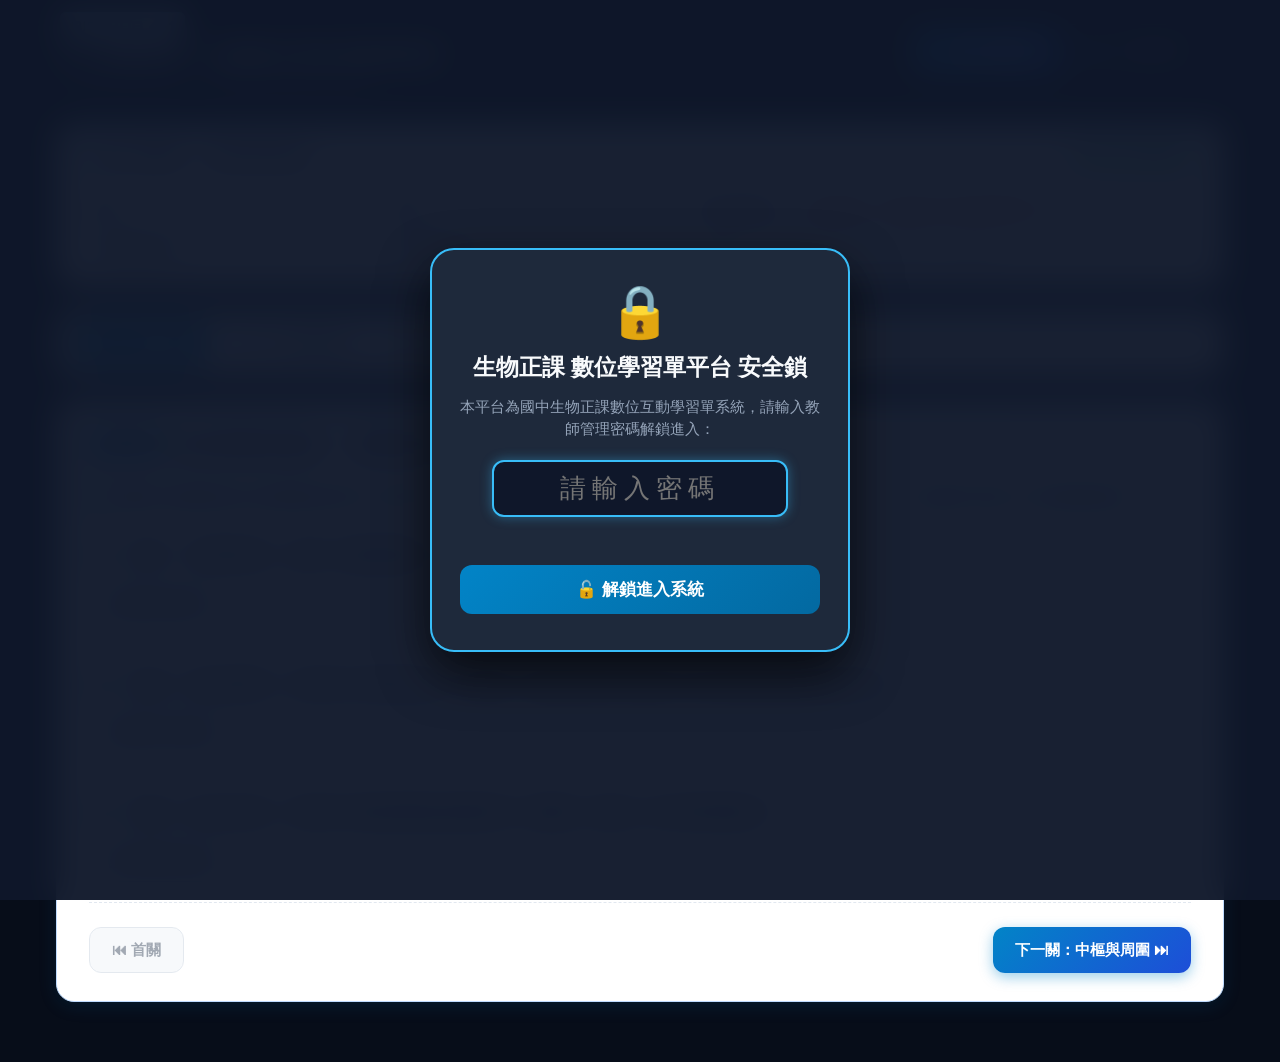
==== commit 0dd2ec90: "security: Add full-screen PIN gatekeeper (8088)" ====
--- a/4-1-nervous.html
+++ b/4-1-nervous.html
@@ -4,10 +4,103 @@
   <meta charset="UTF-8">
   <meta name="viewport" content="width=device-width, initial-scale=1.0, maximum-scale=1.0, user-scalable=no">
   <title>國中生物 4-1 神經系統 ✕ 交通安全 數位互動學習單</title>
-  <link rel="stylesheet" href="style.css?v=3.0">
+  <link rel="stylesheet" href="style.css?v=3.1">
   <link rel="preconnect" href="https://fonts.googleapis.com">
   <link rel="preconnect" href="https://fonts.gstatic.com" crossorigin>
   <link href="https://fonts.googleapis.com/css2?family=Noto+Sans+TC:wght@400;500;700;900&family=Orbitron:wght@600;800&family=JetBrains+Mono:wght@500;700&display=swap" rel="stylesheet">
+
+<style id="pinGatekeeperStyle">
+/* 🔒 教師安全防護 PIN 密碼鎖樣式 */
+.pin-modal-overlay {
+  position: fixed !important;
+  top: 0 !important; left: 0 !important; right: 0 !important; bottom: 0 !important;
+  background: rgba(15, 23, 42, 0.96) !important;
+  backdrop-filter: blur(16px) !important;
+  display: flex !important;
+  justify-content: center !important;
+  align-items: center !important;
+  z-index: 9999999 !important;
+}
+.pin-modal-overlay.hidden {
+  display: none !important;
+}
+.pin-modal-card {
+  background: #1e293b !important;
+  border: 2px solid #38bdf8 !important;
+  border-radius: 24px !important;
+  padding: 36px 28px !important;
+  text-align: center !important;
+  max-width: 420px !important;
+  width: 90% !important;
+  box-shadow: 0 20px 50px rgba(0, 0, 0, 0.7) !important;
+  animation: pinPopIn 0.3s cubic-bezier(0.16, 1, 0.3, 1) !important;
+  font-family: -apple-system, BlinkMacSystemFont, "Segoe UI", Roboto, "Microsoft JhengHei", sans-serif !important;
+}
+@keyframes pinPopIn {
+  from { opacity: 0; transform: scale(0.92); }
+  to { opacity: 1; transform: scale(1); }
+}
+.pin-icon {
+  font-size: 3.2rem !important;
+  margin-bottom: 12px !important;
+  line-height: 1 !important;
+}
+.pin-modal-card h2 {
+  font-size: 1.45rem !important;
+  color: #f8fafc !important;
+  margin: 0 0 10px 0 !important;
+  font-weight: 800 !important;
+}
+.pin-modal-card p {
+  color: #94a3b8 !important;
+  font-size: 0.92rem !important;
+  margin-bottom: 20px !important;
+  line-height: 1.5 !important;
+}
+.pin-modal-card input {
+  width: 82% !important;
+  padding: 12px !important;
+  font-size: 1.6rem !important;
+  text-align: center !important;
+  letter-spacing: 6px !important;
+  background: #0f172a !important;
+  border: 2px solid #334155 !important;
+  border-radius: 12px !important;
+  color: #38bdf8 !important;
+  margin-bottom: 12px !important;
+  outline: none !important;
+  box-sizing: border-box !important;
+}
+.pin-modal-card input:focus {
+  border-color: #38bdf8 !important;
+  box-shadow: 0 0 12px rgba(56, 189, 248, 0.4) !important;
+}
+.pin-error-text {
+  color: #f87171 !important;
+  font-size: 0.88rem !important;
+  font-weight: 700 !important;
+  min-height: 22px !important;
+  margin-bottom: 14px !important;
+}
+.btn-pin-submit {
+  width: 100% !important;
+  padding: 13px !important;
+  background: linear-gradient(135deg, #0284c7, #0369a1) !important;
+  color: white !important;
+  border: none !important;
+  border-radius: 12px !important;
+  font-weight: 800 !important;
+  font-size: 1.05rem !important;
+  cursor: pointer !important;
+  transition: opacity 0.2s, transform 0.1s !important;
+  box-sizing: border-box !important;
+}
+.btn-pin-submit:hover {
+  opacity: 0.95 !important;
+  transform: translateY(-1px) !important;
+}
+</style>
+
 </head>
 <body class="theme-tech-blue">
   <!-- 頁首 Header 導航 -->
@@ -404,14 +497,99 @@
           </div>
         </article>
 
-        <!-- 關卡 4: 反應時間測定與實驗比對 (接尺 vs 瞳孔收縮) -->
+        <!-- 關卡 4: 反應時間測定與實驗數據折線圖 (接尺 vs 瞳孔收縮) -->
         <article class="question-card glass-panel hidden" id="stepCard4">
           <div class="card-title-bar">
-            <span class="card-badge">實驗探究</span>
-            <h2>反應時間的測定 ｜ 意識行為 vs 反射行為</h2>
+            <span class="card-badge">實驗探究與圖表繪製</span>
+            <h2>反應時間的測定 ｜ 接尺實驗 vs 瞳孔反射數據趨勢</h2>
           </div>
           <div class="card-prompt">
-            <p class="intro-desc">在課堂實驗中，我們利用「接尺實驗」測量反應時間，並與「強光照射瞳孔收縮」進行生理機制比對：</p>
+            <p class="intro-desc">在課堂實驗中，我們進行了 5 次「接尺實驗（有意識行為）」與「瞳孔對光收縮（反射作用）」，請輸入實驗數據或使用預設測量值，觀察雙曲線趨勢圖：</p>
+          </div>
+
+          <!-- 互動圖表與實驗數據輸入區 -->
+          <div class="experiment-chart-container" style="background: #ffffff; border: 1.5px solid var(--card-border); border-radius: var(--radius-lg); padding: 18px; margin-bottom: 20px;">
+            <div class="chart-header-row" style="display: flex; justify-content: space-between; align-items: center; margin-bottom: 12px; flex-wrap: wrap; gap: 8px;">
+              <div style="font-weight: 700; color: #0f172a; font-size: 1.05rem;">
+                📈 實驗連續 5 次反應時間折線對比圖（次數 1~5）
+              </div>
+              <div style="display: flex; gap: 14px; font-size: 0.85rem; font-weight: 700;">
+                <span style="color: #0284c7; display: flex; align-items: center; gap: 4px;"><span style="display:inline-block; width:12px; height:3px; background:#0284c7; border-radius:2px;"></span> 接尺反應 (有意識行為)</span>
+                <span style="color: #ea580c; display: flex; align-items: center; gap: 4px;"><span style="display:inline-block; width:12px; height:3px; background:#ea580c; border-radius:2px;"></span> 瞳孔反射 (反射作用)</span>
+              </div>
+            </div>
+
+            <!-- SVG 雙折線座標圖 -->
+            <div class="chart-canvas-wrap" style="position: relative; width: 100%; height: 240px; background: #f8fafc; border: 1px solid #e2e8f0; border-radius: 8px; overflow: hidden;">
+              <svg id="reactionChartSvg" viewBox="0 0 540 240" style="width: 100%; height: 100%; display: block;">
+                <!-- 網格與座標軸 -->
+                <defs>
+                  <linearGradient id="rulerAreaGrad" x1="0%" y1="0%" x2="0%" y2="100%">
+                    <stop offset="0%" stop-color="#38bdf8" stop-opacity="0.25"/>
+                    <stop offset="100%" stop-color="#38bdf8" stop-opacity="0.0"/>
+                  </linearGradient>
+                </defs>
+                <!-- 橫向網格輔助線 -->
+                <line x1="55" y1="35" x2="510" y2="35" stroke="#e2e8f0" stroke-dasharray="3,3"/>
+                <line x1="55" y1="75" x2="510" y2="75" stroke="#e2e8f0" stroke-dasharray="3,3"/>
+                <line x1="55" y1="115" x2="510" y2="115" stroke="#e2e8f0" stroke-dasharray="3,3"/>
+                <line x1="55" y1="155" x2="510" y2="155" stroke="#e2e8f0" stroke-dasharray="3,3"/>
+                <line x1="55" y1="195" x2="510" y2="195" stroke="#cbd5e1" stroke-width="1.5"/>
+
+                <!-- Y 軸文字 (反應時間 秒) -->
+                <text x="48" y="38" font-size="10" fill="#64748b" text-anchor="end">0.40s</text>
+                <text x="48" y="78" font-size="10" fill="#64748b" text-anchor="end">0.30s</text>
+                <text x="48" y="118" font-size="10" fill="#64748b" text-anchor="end">0.20s</text>
+                <text x="48" y="158" font-size="10" fill="#64748b" text-anchor="end">0.10s</text>
+                <text x="48" y="198" font-size="10" fill="#64748b" text-anchor="end">0.00s</text>
+                <text x="18" y="115" font-size="11" font-weight="700" fill="#475569" text-anchor="middle" transform="rotate(-90 18 115)">反應時間 (秒)</text>
+
+                <!-- X 軸文字 (次數 1~5) -->
+                <text x="100" y="215" font-size="11" font-weight="700" fill="#475569" text-anchor="middle">第 1 次</text>
+                <text x="195" y="215" font-size="11" font-weight="700" fill="#475569" text-anchor="middle">第 2 次</text>
+                <text x="290" y="215" font-size="11" font-weight="700" fill="#475569" text-anchor="middle">第 3 次</text>
+                <text x="385" y="215" font-size="11" font-weight="700" fill="#475569" text-anchor="middle">第 4 次</text>
+                <text x="480" y="215" font-size="11" font-weight="700" fill="#475569" text-anchor="middle">第 5 次</text>
+
+                <!-- 動態折線由 JS 即時渲染 -->
+                <path id="chartRulerArea" d="" fill="url(#rulerAreaGrad)"/>
+                <path id="chartRulerLine" d="" fill="none" stroke="#0284c7" stroke-width="3" stroke-linecap="round" stroke-linejoin="round"/>
+                <path id="chartPupilLine" d="" fill="none" stroke="#ea580c" stroke-width="2.5" stroke-dasharray="5,4" stroke-linecap="round" stroke-linejoin="round"/>
+
+                <!-- 點標記容器 -->
+                <g id="chartRulerDots"></g>
+                <g id="chartPupilDots"></g>
+              </svg>
+            </div>
+
+            <!-- 5 次實驗數據輸入面板 -->
+            <div style="margin-top: 14px; padding: 12px; background: #f1f5f9; border-radius: 8px;">
+              <div style="font-size: 0.88rem; font-weight: 700; color: #334155; margin-bottom: 8px;">
+                📝 輸入 5 次實驗紀錄值（可微調數字，上方折線圖將即時重繪）：
+              </div>
+              <div style="display: grid; grid-template-columns: repeat(auto-fit, minmax(90px, 1fr)); gap: 8px;">
+                <div style="text-align: center;">
+                  <span style="font-size: 0.78rem; font-weight: 700; color: #0284c7;">第 1 次 (秒)</span>
+                  <input type="number" step="0.01" min="0.05" max="0.5" class="cyber-input chart-num-input" id="rulerVal1" value="0.32" style="padding: 4px 6px; font-size: 0.88rem; text-align: center;">
+                </div>
+                <div style="text-align: center;">
+                  <span style="font-size: 0.78rem; font-weight: 700; color: #0284c7;">第 2 次 (秒)</span>
+                  <input type="number" step="0.01" min="0.05" max="0.5" class="cyber-input chart-num-input" id="rulerVal2" value="0.27" style="padding: 4px 6px; font-size: 0.88rem; text-align: center;">
+                </div>
+                <div style="text-align: center;">
+                  <span style="font-size: 0.78rem; font-weight: 700; color: #0284c7;">第 3 次 (秒)</span>
+                  <input type="number" step="0.01" min="0.05" max="0.5" class="cyber-input chart-num-input" id="rulerVal3" value="0.23" style="padding: 4px 6px; font-size: 0.88rem; text-align: center;">
+                </div>
+                <div style="text-align: center;">
+                  <span style="font-size: 0.78rem; font-weight: 700; color: #0284c7;">第 4 次 (秒)</span>
+                  <input type="number" step="0.01" min="0.05" max="0.5" class="cyber-input chart-num-input" id="rulerVal4" value="0.20" style="padding: 4px 6px; font-size: 0.88rem; text-align: center;">
+                </div>
+                <div style="text-align: center;">
+                  <span style="font-size: 0.78rem; font-weight: 700; color: #0284c7;">第 5 次 (秒)</span>
+                  <input type="number" step="0.01" min="0.05" max="0.5" class="cyber-input chart-num-input" id="rulerVal5" value="0.18" style="padding: 4px 6px; font-size: 0.88rem; text-align: center;">
+                </div>
+              </div>
+            </div>
           </div>
 
           <div class="q-block">
@@ -427,7 +605,7 @@
           </div>
 
           <div class="q-block">
-            <label class="q-label"><span class="q-seq">Q2.</span> 在實驗測量中，比較兩者所需時間與數值穩定性：</label>
+            <label class="q-label"><span class="q-seq">Q2.</span> 觀察上方圖表數據趨勢，比較接尺反應與瞳孔反射之差異：</label>
             <div class="form-grid-2">
               <div class="form-group">
                 <label>數值區間變化較大（易受專注力干擾）：</label>
@@ -450,12 +628,12 @@
           </div>
 
           <div class="q-block">
-            <label class="q-label"><span class="q-seq">Q3.</span> 造成「接尺反應時間顯著長於瞳孔反射」的神經生理學原因為何？<span class="multi-tag">多選題</span></label>
+            <label class="q-label"><span class="q-seq">Q3.</span> 【關鍵圖表推理】接尺反應可以「經由多次練習使反應時間越來越短」，但瞳孔反射「無論練習幾次時間都一樣短且固定」，主要原因為何？<span class="multi-tag">多選題</span></label>
             <div class="cyber-checkbox-grid" id="q4_reason_checks">
               <label class="checkbox-pill">
-                <input type="checkbox" name="q4_rs" value="接尺路徑長需經大腦分析">
+                <input type="checkbox" name="q4_rs" value="接尺屬意識大腦具學習經驗記憶">
                 <span class="pill-box"></span>
-                <span class="pill-text">接尺屬於意識行為：路徑長，必須傳至大腦思考、判斷並發出命令</span>
+                <span class="pill-text">接尺屬於意識行為：中樞為大腦，具有學習、經驗累積與注意力強化的能力，故可越練越快</span>
               </label>
               <!-- 混淆誘答項隨機穿插 -->
               <label class="checkbox-pill">
@@ -464,14 +642,14 @@
                 <span class="pill-text">接尺時神經元本身的電訊號傳遞速度比反射神經元慢百倍</span>
               </label>
               <label class="checkbox-pill">
-                <input type="checkbox" name="q4_rs" value="瞳孔反射路徑短不經大腦">
+                <input type="checkbox" name="q4_rs" value="瞳孔反射中樞為腦幹不具意志學習">
                 <span class="pill-box"></span>
-                <span class="pill-text">瞳孔縮小為反射作用：中樞為腦幹，路徑極短且不經大腦判斷，快速穩定</span>
+                <span class="pill-text">瞳孔縮小為反射作用：中樞為腦幹，屬於先天固定的保護機制，不經大腦意識也不具學習調整性</span>
               </label>
               <label class="checkbox-pill">
-                <input type="checkbox" name="q4_rs" value="意識行為易受疲勞分心影響">
+                <input type="checkbox" name="q4_rs" value="反射路徑極短穩定爭取生機">
                 <span class="pill-box"></span>
-                <span class="pill-text">意識行為受大腦專注力、疲勞、情緒與外在干擾影響，故數據波動區間大</span>
+                <span class="pill-text">反射路徑極短，天生已特化為最高效率傳導，不需也不會因反覆刺激而改變反應時間</span>
               </label>
             </div>
           </div>
@@ -1200,6 +1378,88 @@
   <div class="cyber-toast" id="cyberToast"></div>
 
   <!-- 引入主腳本 (附帶版本號強制作廢舊快取) -->
-  <script src="nervous.js?v=3.0"></script>
+  <script src="nervous.js?v=3.1"></script>
+
+<!-- 🔒 教師安全防護 PIN 密碼解鎖 Modal -->
+<div id="pinLockModal" class="pin-modal-overlay">
+  <div class="pin-modal-card">
+    <div class="pin-icon">🔒</div>
+    <h2>生物正課 數位學習單平台 安全鎖</h2>
+    <p>本平台為國中生物正課數位互動學習單系統，請輸入教師管理密碼解鎖進入：</p>
+    <input type="password" id="pinInput" placeholder="請輸入密碼" maxlength="10" autocomplete="off">
+    <div id="pinErrorMsg" class="pin-error-text"></div>
+    <button id="btnSubmitPin" class="btn-pin-submit">🔓 解鎖進入系統</button>
+  </div>
+</div>
+
+
+<script>
+// ==================== 🔒 教師安全驗證門禁系統 (預設8088，無洩漏) ====================
+(function initGlobalHallGatekeeper() {
+  const SESSION_AUTH_KEY = 'bio_teacher_auth_passed';
+  const PIN_KEY = 'teacher_global_pin';
+  const DEFAULT_PIN = '8088';
+
+  function isAuthed() {
+    return sessionStorage.getItem(SESSION_AUTH_KEY) === 'true';
+  }
+
+  function setAuthed() {
+    sessionStorage.setItem(SESSION_AUTH_KEY, 'true');
+  }
+
+  function setup() {
+    const modal = document.getElementById('pinLockModal');
+    const pinInput = document.getElementById('pinInput');
+    const btnSubmit = document.getElementById('btnSubmitPin');
+    const errMsg = document.getElementById('pinErrorMsg');
+
+    if (!modal) return;
+
+    if (isAuthed()) {
+      modal.classList.add('hidden');
+      document.body.style.overflow = 'auto';
+      return;
+    }
+
+    // 未驗證：強制鎖定畫面
+    modal.classList.remove('hidden');
+    document.body.style.overflow = 'hidden';
+    if (pinInput) setTimeout(() => pinInput.focus(), 200);
+
+    function verifyPin() {
+      const entered = (pinInput ? pinInput.value.trim() : '');
+      const validPin = localStorage.getItem(PIN_KEY) || DEFAULT_PIN;
+      if (entered === validPin) {
+        setAuthed();
+        modal.classList.add('hidden');
+        document.body.style.overflow = 'auto';
+        if (pinInput) pinInput.value = '';
+        if (errMsg) errMsg.textContent = '';
+      } else {
+        if (errMsg) errMsg.textContent = '❌ 密碼不正確，請重新輸入！';
+        if (pinInput) {
+          pinInput.value = '';
+          pinInput.focus();
+        }
+      }
+    }
+
+    if (btnSubmit) btnSubmit.onclick = verifyPin;
+    if (pinInput) {
+      pinInput.onkeydown = (e) => {
+        if (e.key === 'Enter') verifyPin();
+      };
+    }
+  }
+
+  if (document.readyState === 'loading') {
+    document.addEventListener('DOMContentLoaded', setup);
+  } else {
+    setup();
+  }
+})();
+</script>
+
 </body>
 </html>
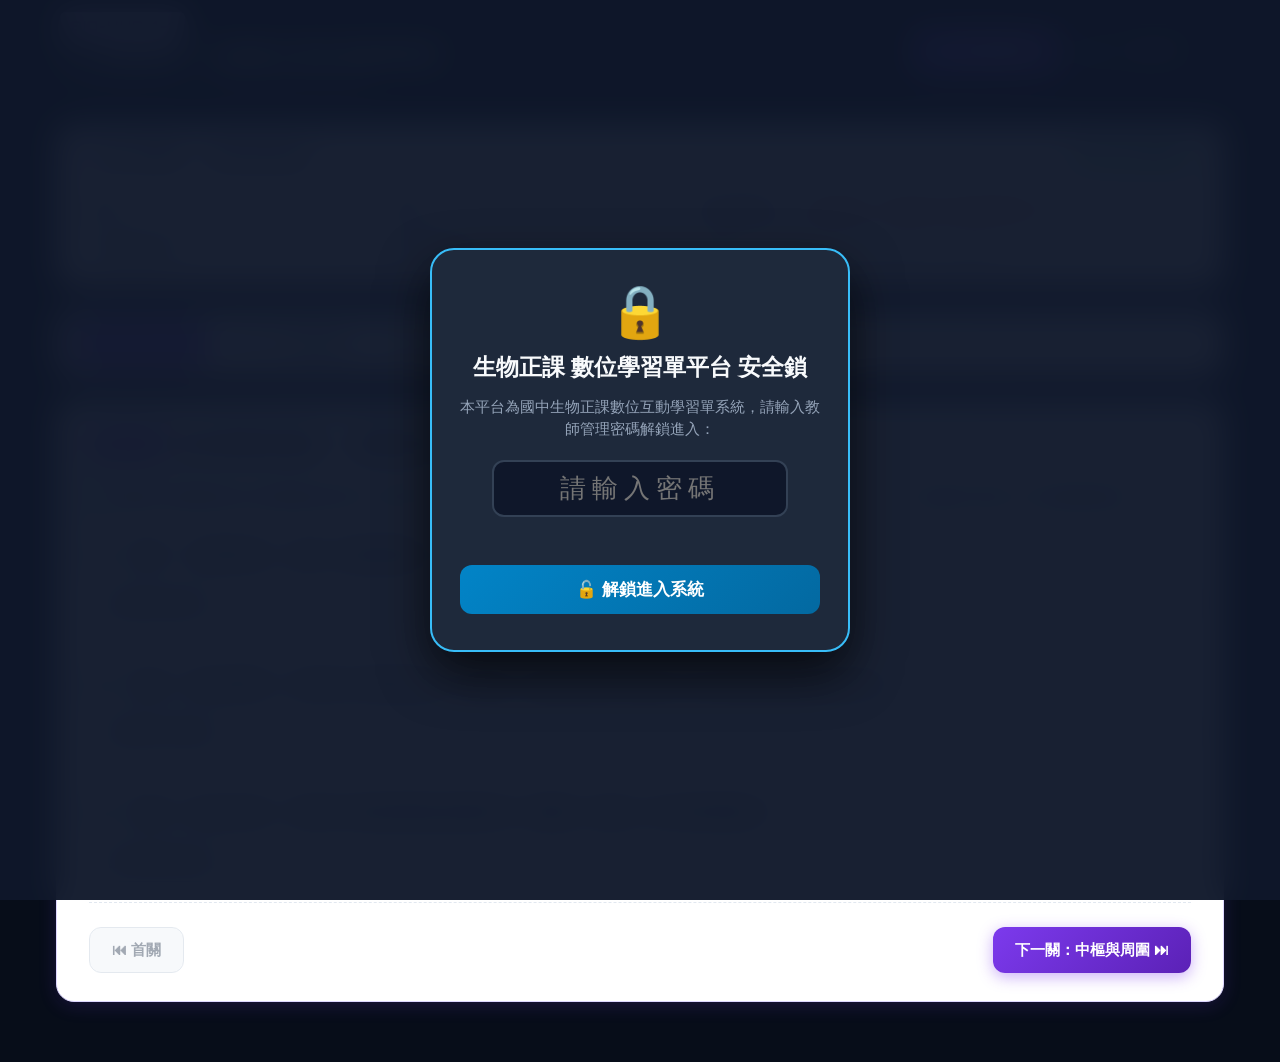
==== commit aa7fc0ed: "feat: 將 4-1 神經系統全面轉換為夢幻電光紫 (Electric Purple / Lavender) 專屬色系 (v=3.2)" ====
--- a/4-1-nervous.html
+++ b/4-1-nervous.html
@@ -4,7 +4,7 @@
   <meta charset="UTF-8">
   <meta name="viewport" content="width=device-width, initial-scale=1.0, maximum-scale=1.0, user-scalable=no">
   <title>國中生物 4-1 神經系統 ✕ 交通安全 數位互動學習單</title>
-  <link rel="stylesheet" href="style.css?v=3.1">
+  <link rel="stylesheet" href="style.css?v=3.2">
   <link rel="preconnect" href="https://fonts.googleapis.com">
   <link rel="preconnect" href="https://fonts.gstatic.com" crossorigin>
   <link href="https://fonts.googleapis.com/css2?family=Noto+Sans+TC:wght@400;500;700;900&family=Orbitron:wght@600;800&family=JetBrains+Mono:wght@500;700&display=swap" rel="stylesheet">
@@ -102,7 +102,7 @@
 </style>
 
 </head>
-<body class="theme-tech-blue">
+<body class="theme-neuro-purple">
   <!-- 頁首 Header 導航 -->
   <header class="app-header">
     <div class="header-container">
@@ -1378,7 +1378,7 @@
   <div class="cyber-toast" id="cyberToast"></div>
 
   <!-- 引入主腳本 (附帶版本號強制作廢舊快取) -->
-  <script src="nervous.js?v=3.1"></script>
+<script src="nervous.js?v=3.2"></script>
 
 <!-- 🔒 教師安全防護 PIN 密碼解鎖 Modal -->
 <div id="pinLockModal" class="pin-modal-overlay">
@@ -1394,72 +1394,6 @@
 
 
 <script>
-// ==================== 🔒 教師安全驗證門禁系統 (預設8088，無洩漏) ====================
-(function initGlobalHallGatekeeper() {
-  const SESSION_AUTH_KEY = 'bio_teacher_auth_passed';
-  const PIN_KEY = 'teacher_global_pin';
-  const DEFAULT_PIN = '8088';
-
-  function isAuthed() {
-    return sessionStorage.getItem(SESSION_AUTH_KEY) === 'true';
-  }
-
-  function setAuthed() {
-    sessionStorage.setItem(SESSION_AUTH_KEY, 'true');
-  }
-
-  function setup() {
-    const modal = document.getElementById('pinLockModal');
-    const pinInput = document.getElementById('pinInput');
-    const btnSubmit = document.getElementById('btnSubmitPin');
-    const errMsg = document.getElementById('pinErrorMsg');
-
-    if (!modal) return;
-
-    if (isAuthed()) {
-      modal.classList.add('hidden');
-      document.body.style.overflow = 'auto';
-      return;
-    }
-
-    // 未驗證：強制鎖定畫面
-    modal.classList.remove('hidden');
-    document.body.style.overflow = 'hidden';
-    if (pinInput) setTimeout(() => pinInput.focus(), 200);
-
-    function verifyPin() {
-      const entered = (pinInput ? pinInput.value.trim() : '');
-      const validPin = localStorage.getItem(PIN_KEY) || DEFAULT_PIN;
-      if (entered === validPin) {
-        setAuthed();
-        modal.classList.add('hidden');
-        document.body.style.overflow = 'auto';
-        if (pinInput) pinInput.value = '';
-        if (errMsg) errMsg.textContent = '';
-      } else {
-        if (errMsg) errMsg.textContent = '❌ 密碼不正確，請重新輸入！';
-        if (pinInput) {
-          pinInput.value = '';
-          pinInput.focus();
-        }
-      }
-    }
-
-    if (btnSubmit) btnSubmit.onclick = verifyPin;
-    if (pinInput) {
-      pinInput.onkeydown = (e) => {
-        if (e.key === 'Enter') verifyPin();
-      };
-    }
-  }
-
-  if (document.readyState === 'loading') {
-    document.addEventListener('DOMContentLoaded', setup);
-  } else {
-    setup();
-  }
-})();
-</script>
-
+//
 </body>
 </html>
--- a/style.css
+++ b/style.css
@@ -1580,3 +1580,118 @@
     transform: rotate(90deg);
   }
 }
+
+/* ==========================================================================
+   4-1 神經系統 專屬主題：夢幻電光紫 / 薰衣草紫 (Electric Purple & Lavender)
+   依據使用者的視覺調色盤量身打造，與 4-2 科技藍做出清晰視覺區隔
+   ========================================================================== */
+
+body.theme-neuro-purple {
+  --primary-blue: #7c3aed;
+  --primary-indigo: #5b21b6;
+  --ice-blue: #a855f7;
+  --ice-blue-light: #f3e8ff;
+  --cyan-glow: #c084fc;
+  --card-border: #ddd6fe;
+  --card-border-glow: #c084fc;
+  --shadow-hud: 0 4px 20px -2px rgba(124, 58, 237, 0.2), 0 2px 6px rgba(0, 0, 0, 0.05);
+  --shadow-glow: 0 0 20px rgba(168, 85, 247, 0.45);
+}
+
+/* Header & Brand Badge */
+body.theme-neuro-purple .brand-badge {
+  background: linear-gradient(135deg, #f3e8ff 0%, #ede9fe 100%) !important;
+  color: #5b21b6 !important;
+  border: 1px solid #c4b5fd !important;
+  box-shadow: 0 0 12px rgba(168, 85, 247, 0.3) !important;
+}
+
+/* Mode Switcher */
+body.theme-neuro-purple .mode-tab.active {
+  background: linear-gradient(135deg, #7c3aed 0%, #5b21b6 100%) !important;
+  color: #ffffff !important;
+  box-shadow: 0 4px 15px rgba(124, 58, 237, 0.4) !important;
+}
+body.theme-neuro-purple .mode-tab.active .status-indicator {
+  background: #f0abfc !important;
+  box-shadow: 0 0 8px #f0abfc !important;
+}
+
+/* Stepper Navigation */
+body.theme-neuro-purple .step-btn.active {
+  background: #7c3aed !important;
+  border-color: #6d28d9 !important;
+  color: #ffffff !important;
+  box-shadow: 0 4px 12px rgba(124, 58, 237, 0.35) !important;
+}
+body.theme-neuro-purple .step-btn.completed {
+  background: #f5f3ff !important;
+  border-color: #c4b5fd !important;
+  color: #6d28d9 !important;
+}
+body.theme-neuro-purple .step-btn.completed .step-num {
+  background: #7c3aed !important;
+  color: #ffffff !important;
+}
+
+/* Panel Header & Glow Dot */
+body.theme-neuro-purple .glow-dot {
+  background: #a855f7 !important;
+  box-shadow: 0 0 10px #c084fc !important;
+}
+
+/* Card Badge */
+body.theme-neuro-purple .card-badge {
+  background: linear-gradient(135deg, #7c3aed 0%, #6d28d9 100%) !important;
+  color: #ffffff !important;
+  box-shadow: 0 2px 8px rgba(124, 58, 237, 0.3) !important;
+}
+
+/* Form Controls Focus */
+body.theme-neuro-purple .hud-input:focus,
+body.theme-neuro-purple .hud-select:focus,
+body.theme-neuro-purple .hud-textarea:focus {
+  border-color: #7c3aed !important;
+  box-shadow: 0 0 0 3px rgba(124, 58, 237, 0.2) !important;
+}
+
+/* Buttons */
+body.theme-neuro-purple .primary-btn,
+body.theme-neuro-purple .glow-submit-btn {
+  background: linear-gradient(135deg, #7c3aed 0%, #5b21b6 100%) !important;
+  box-shadow: 0 4px 15px rgba(124, 58, 237, 0.4) !important;
+}
+body.theme-neuro-purple .primary-btn:hover,
+body.theme-neuro-purple .glow-submit-btn:hover {
+  background: linear-gradient(135deg, #6d28d9 0%, #4c1d95 100%) !important;
+  box-shadow: 0 6px 20px rgba(124, 58, 237, 0.55) !important;
+}
+
+/* Group Tabs */
+body.theme-neuro-purple .group-tab-btn.active {
+  color: #6d28d9 !important;
+  border-bottom: 3px solid #7c3aed !important;
+}
+
+/* Interactive Hotspots & Flow Steps */
+body.theme-neuro-purple .hotspot.active .hotspot-circle {
+  stroke: #7c3aed !important;
+  fill: #f3e8ff !important;
+}
+body.theme-neuro-purple .flow-step .step-tag {
+  background: #ede9fe !important;
+  color: #6d28d9 !important;
+  border: 1px solid #c4b5fd !important;
+}
+body.theme-neuro-purple .flow-arrow {
+  color: #7c3aed !important;
+}
+
+/* Interactive SVG Hotspots */
+body.theme-neuro-purple .brain-dot.active circle {
+  fill: #7c3aed !important;
+  stroke: #c084fc !important;
+}
+body.theme-neuro-purple .brain-dot:hover circle {
+  fill: #a855f7 !important;
+}
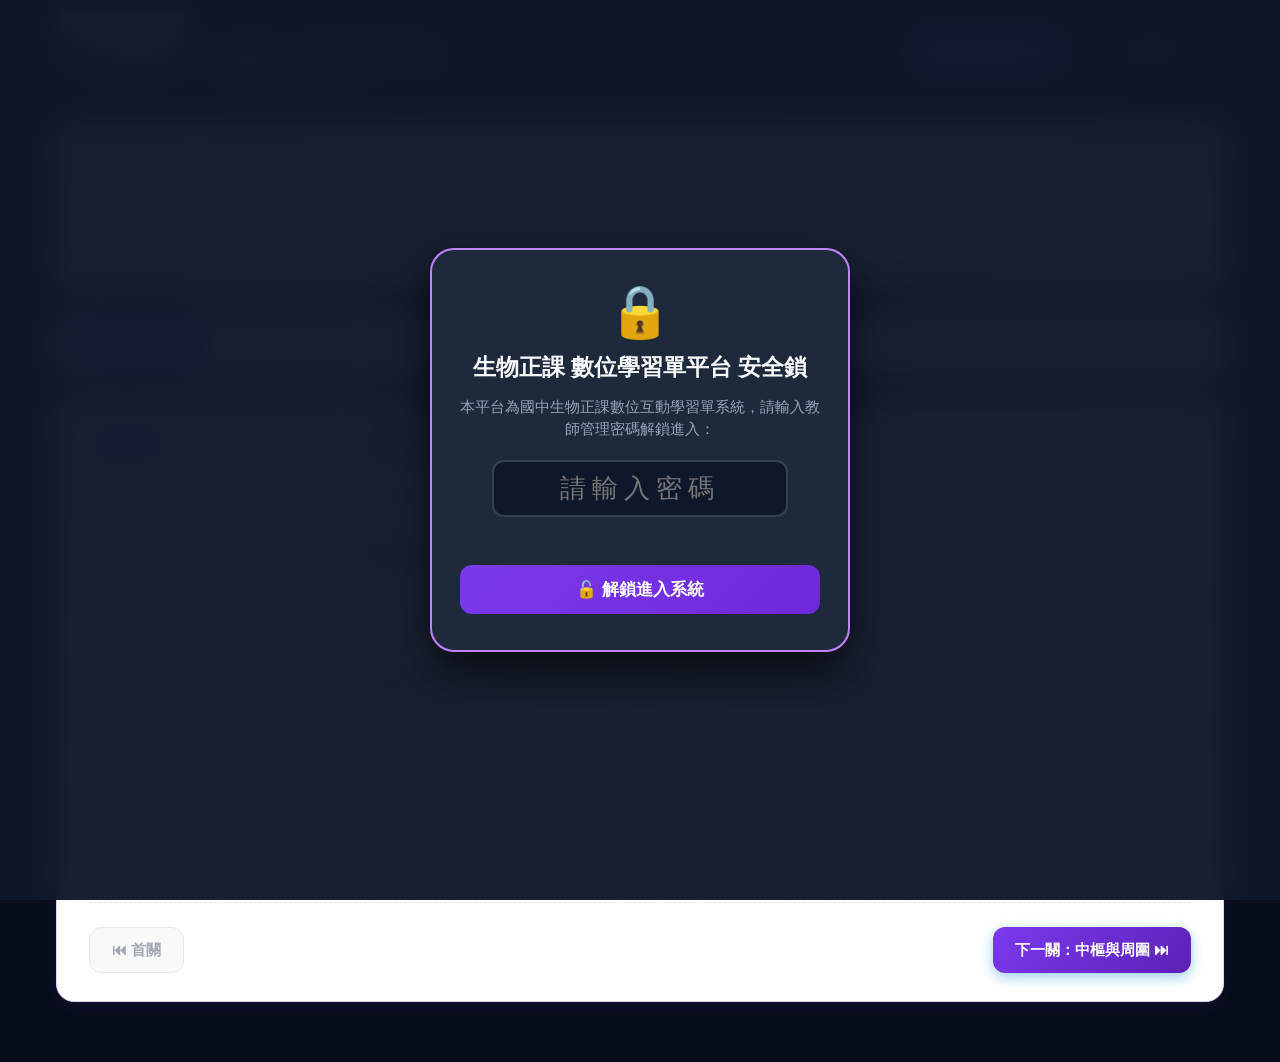
==== commit 8fdce5c8: "feat: 全局統一改為紫調薰衣草 (Google 紫色盤) 主題色系，全大廳與單元全面一致 (v=4.0)" ====
--- a/4-1-nervous.html
+++ b/4-1-nervous.html
@@ -4,7 +4,7 @@
   <meta charset="UTF-8">
   <meta name="viewport" content="width=device-width, initial-scale=1.0, maximum-scale=1.0, user-scalable=no">
   <title>國中生物 4-1 神經系統 ✕ 交通安全 數位互動學習單</title>
-  <link rel="stylesheet" href="style.css?v=3.2">
+  <link rel="stylesheet" href="style.css?v=4.0">
   <link rel="preconnect" href="https://fonts.googleapis.com">
   <link rel="preconnect" href="https://fonts.gstatic.com" crossorigin>
   <link href="https://fonts.googleapis.com/css2?family=Noto+Sans+TC:wght@400;500;700;900&family=Orbitron:wght@600;800&family=JetBrains+Mono:wght@500;700&display=swap" rel="stylesheet">
@@ -26,7 +26,7 @@
 }
 .pin-modal-card {
   background: #1e293b !important;
-  border: 2px solid #38bdf8 !important;
+  border: 2px solid #c084fc !important;
   border-radius: 24px !important;
   padding: 36px 28px !important;
   text-align: center !important;
@@ -66,13 +66,13 @@
   background: #0f172a !important;
   border: 2px solid #334155 !important;
   border-radius: 12px !important;
-  color: #38bdf8 !important;
+  color: #c084fc !important;
   margin-bottom: 12px !important;
   outline: none !important;
   box-sizing: border-box !important;
 }
 .pin-modal-card input:focus {
-  border-color: #38bdf8 !important;
+  border-color: #c084fc !important;
   box-shadow: 0 0 12px rgba(56, 189, 248, 0.4) !important;
 }
 .pin-error-text {
@@ -85,7 +85,7 @@
 .btn-pin-submit {
   width: 100% !important;
   padding: 13px !important;
-  background: linear-gradient(135deg, #0284c7, #0369a1) !important;
+  background: linear-gradient(135deg, #7c3aed, #6d28d9) !important;
   color: white !important;
   border: none !important;
   border-radius: 12px !important;
@@ -102,7 +102,7 @@
 </style>
 
 </head>
-<body class="theme-neuro-purple">
+<body>
   <!-- 頁首 Header 導航 -->
   <header class="app-header">
     <div class="header-container">
@@ -514,7 +514,7 @@
                 📈 實驗連續 5 次反應時間折線對比圖（次數 1~5）
               </div>
               <div style="display: flex; gap: 14px; font-size: 0.85rem; font-weight: 700;">
-                <span style="color: #0284c7; display: flex; align-items: center; gap: 4px;"><span style="display:inline-block; width:12px; height:3px; background:#0284c7; border-radius:2px;"></span> 接尺反應 (有意識行為)</span>
+                <span style="color: #7c3aed; display: flex; align-items: center; gap: 4px;"><span style="display:inline-block; width:12px; height:3px; background:#7c3aed; border-radius:2px;"></span> 接尺反應 (有意識行為)</span>
                 <span style="color: #ea580c; display: flex; align-items: center; gap: 4px;"><span style="display:inline-block; width:12px; height:3px; background:#ea580c; border-radius:2px;"></span> 瞳孔反射 (反射作用)</span>
               </div>
             </div>
@@ -525,8 +525,8 @@
                 <!-- 網格與座標軸 -->
                 <defs>
                   <linearGradient id="rulerAreaGrad" x1="0%" y1="0%" x2="0%" y2="100%">
-                    <stop offset="0%" stop-color="#38bdf8" stop-opacity="0.25"/>
-                    <stop offset="100%" stop-color="#38bdf8" stop-opacity="0.0"/>
+                    <stop offset="0%" stop-color="#c084fc" stop-opacity="0.25"/>
+                    <stop offset="100%" stop-color="#c084fc" stop-opacity="0.0"/>
                   </linearGradient>
                 </defs>
                 <!-- 橫向網格輔助線 -->
@@ -553,7 +553,7 @@
 
                 <!-- 動態折線由 JS 即時渲染 -->
                 <path id="chartRulerArea" d="" fill="url(#rulerAreaGrad)"/>
-                <path id="chartRulerLine" d="" fill="none" stroke="#0284c7" stroke-width="3" stroke-linecap="round" stroke-linejoin="round"/>
+                <path id="chartRulerLine" d="" fill="none" stroke="#7c3aed" stroke-width="3" stroke-linecap="round" stroke-linejoin="round"/>
                 <path id="chartPupilLine" d="" fill="none" stroke="#ea580c" stroke-width="2.5" stroke-dasharray="5,4" stroke-linecap="round" stroke-linejoin="round"/>
 
                 <!-- 點標記容器 -->
@@ -569,23 +569,23 @@
               </div>
               <div style="display: grid; grid-template-columns: repeat(auto-fit, minmax(90px, 1fr)); gap: 8px;">
                 <div style="text-align: center;">
-                  <span style="font-size: 0.78rem; font-weight: 700; color: #0284c7;">第 1 次 (秒)</span>
+                  <span style="font-size: 0.78rem; font-weight: 700; color: #7c3aed;">第 1 次 (秒)</span>
                   <input type="number" step="0.01" min="0.05" max="0.5" class="cyber-input chart-num-input" id="rulerVal1" value="0.32" style="padding: 4px 6px; font-size: 0.88rem; text-align: center;">
                 </div>
                 <div style="text-align: center;">
-                  <span style="font-size: 0.78rem; font-weight: 700; color: #0284c7;">第 2 次 (秒)</span>
+                  <span style="font-size: 0.78rem; font-weight: 700; color: #7c3aed;">第 2 次 (秒)</span>
                   <input type="number" step="0.01" min="0.05" max="0.5" class="cyber-input chart-num-input" id="rulerVal2" value="0.27" style="padding: 4px 6px; font-size: 0.88rem; text-align: center;">
                 </div>
                 <div style="text-align: center;">
-                  <span style="font-size: 0.78rem; font-weight: 700; color: #0284c7;">第 3 次 (秒)</span>
+                  <span style="font-size: 0.78rem; font-weight: 700; color: #7c3aed;">第 3 次 (秒)</span>
                   <input type="number" step="0.01" min="0.05" max="0.5" class="cyber-input chart-num-input" id="rulerVal3" value="0.23" style="padding: 4px 6px; font-size: 0.88rem; text-align: center;">
                 </div>
                 <div style="text-align: center;">
-                  <span style="font-size: 0.78rem; font-weight: 700; color: #0284c7;">第 4 次 (秒)</span>
+                  <span style="font-size: 0.78rem; font-weight: 700; color: #7c3aed;">第 4 次 (秒)</span>
                   <input type="number" step="0.01" min="0.05" max="0.5" class="cyber-input chart-num-input" id="rulerVal4" value="0.20" style="padding: 4px 6px; font-size: 0.88rem; text-align: center;">
                 </div>
                 <div style="text-align: center;">
-                  <span style="font-size: 0.78rem; font-weight: 700; color: #0284c7;">第 5 次 (秒)</span>
+                  <span style="font-size: 0.78rem; font-weight: 700; color: #7c3aed;">第 5 次 (秒)</span>
                   <input type="number" step="0.01" min="0.05" max="0.5" class="cyber-input chart-num-input" id="rulerVal5" value="0.18" style="padding: 4px 6px; font-size: 0.88rem; text-align: center;">
                 </div>
               </div>
@@ -787,8 +787,8 @@
               <svg viewBox="0 0 400 480" class="nerve-svg-map" style="width: 100%; height: 100%; max-height: 420px; display: block; margin: 0 auto;">
                 <defs>
                   <linearGradient id="cerebrumGrad" x1="0%" y1="0%" x2="100%" y2="100%">
-                    <stop offset="0%" stop-color="#38bdf8"/>
-                    <stop offset="100%" stop-color="#0284c7"/>
+                    <stop offset="0%" stop-color="#c084fc"/>
+                    <stop offset="100%" stop-color="#7c3aed"/>
                   </linearGradient>
                   <linearGradient id="cerebellumGrad" x1="0%" y1="0%" x2="100%" y2="100%">
                     <stop offset="0%" stop-color="#a855f7"/>
@@ -813,7 +813,7 @@
                 <rect x="200" y="290" width="18" height="150" rx="8" fill="url(#cordGrad)" opacity="0.85" stroke="#a7f3d0" stroke-width="2"/>
                 
                 <!-- 裝飾導線 -->
-                <line x1="210" y1="120" x2="350" y2="110" stroke="#38bdf8" stroke-dasharray="3,3"/>
+                <line x1="210" y1="120" x2="350" y2="110" stroke="#c084fc" stroke-dasharray="3,3"/>
                 <line x1="280" y1="260" x2="350" y2="230" stroke="#c084fc" stroke-dasharray="3,3"/>
                 <line x1="210" y1="250" x2="110" y2="250" stroke="#fbbf24" stroke-dasharray="3,3"/>
                 <line x1="210" y1="360" x2="110" y2="360" stroke="#34d399" stroke-dasharray="3,3"/>
@@ -1302,10 +1302,10 @@
           </article>
 
           <!-- 任務三：全組友善交通與防禦性駕駛行動宣言 -->
-          <article class="movie-task-card glass-panel" style="border: 2px solid #38bdf8;">
+          <article class="movie-task-card glass-panel" style="border: 2px solid #c084fc;">
             <div class="movie-card-header">
               <div class="movie-title-wrap">
-                <span class="movie-badge" style="background: #0284c7;">社會公民素養</span>
+                <span class="movie-badge" style="background: #7c3aed;">社會公民素養</span>
                 <span class="movie-name">全組友善交通 ✕ 防禦性用路人行動承諾</span>
               </div>
               <div class="assignee-select-wrap">
@@ -1378,7 +1378,7 @@
   <div class="cyber-toast" id="cyberToast"></div>
 
   <!-- 引入主腳本 (附帶版本號強制作廢舊快取) -->
-<script src="nervous.js?v=3.2"></script>
+<script src="nervous.js?v=4.0"></script>
 
 <!-- 🔒 教師安全防護 PIN 密碼解鎖 Modal -->
 <div id="pinLockModal" class="pin-modal-overlay">
--- a/style.css
+++ b/style.css
@@ -10,14 +10,14 @@
   --bg-deep-space: #070d19;
   --bg-cyber-dark: #0f1c32;
   --card-glass-bg: #ffffff;
-  --card-border: #bfdbfe;
-  --card-border-glow: #38bdf8;
+  --card-border: #ddd6fe;
+  --card-border-glow: #c084fc;
   
-  --primary-blue: #0284c7;
-  --primary-indigo: #1d4ed8;
-  --ice-blue: #38bdf8;
-  --ice-blue-light: #e0f2fe;
-  --cyan-glow: #06b6d4;
+  --primary-blue: #7c3aed;
+  --primary-indigo: #5b21b6;
+  --ice-blue: #a855f7;
+  --ice-blue-light: #f3e8ff;
+  --cyan-glow: #c084fc;
   --accent-gold: #f59e0b;
   --accent-green: #10b981;
   --accent-red: #ef4444;
@@ -34,8 +34,8 @@
   --radius-sm: 8px;
   --radius-md: 12px;
   --radius-lg: 18px;
-  --shadow-hud: 0 4px 20px -2px rgba(2, 132, 199, 0.15), 0 2px 6px rgba(0, 0, 0, 0.05);
-  --shadow-glow: 0 0 20px rgba(56, 189, 248, 0.4);
+  --shadow-hud: 0 4px 20px -2px rgba(124, 58, 237, 0.15), 0 2px 6px rgba(0, 0, 0, 0.05);
+  --shadow-glow: 0 0 20px rgba(168, 85, 247, 0.4);
 }
 
 * {
@@ -103,8 +103,8 @@
   font-family: var(--font-display);
   font-size: 0.85rem;
   font-weight: 800;
-  color: #0369a1;
-  background: #e0f2fe;
+  color: #6d28d9;
+  background: #f3e8ff;
   padding: 4px 10px;
   border-radius: 6px;
   border: 1px solid #7dd3fc;
@@ -154,7 +154,7 @@
 }
 
 .mode-tab.active {
-  background: linear-gradient(135deg, #0284c7, #1d4ed8);
+  background: linear-gradient(135deg, #7c3aed, #5b21b6);
   color: #ffffff;
   box-shadow: 0 2px 12px rgba(2, 132, 199, 0.5);
 }
@@ -167,8 +167,8 @@
 }
 
 .mode-tab.active .status-indicator {
-  background: #38bdf8;
-  box-shadow: 0 0 8px #38bdf8;
+  background: #c084fc;
+  box-shadow: 0 0 8px #c084fc;
 }
 
 /* ================= 核心排版與玻璃卡片 ================= */
@@ -196,7 +196,7 @@
   left: 0;
   right: 0;
   height: 3px;
-  background: linear-gradient(90deg, #0284c7, #38bdf8, #1d4ed8);
+  background: linear-gradient(90deg, #7c3aed, #c084fc, #5b21b6);
 }
 
 /* 身分設定卡片 */
@@ -288,7 +288,7 @@
 }
 
 .cyber-input:focus, .cyber-select:focus, .cyber-textarea:focus {
-  border-color: #0284c7;
+  border-color: #7c3aed;
   background: #ffffff;
   box-shadow: 0 0 0 3px rgba(2, 132, 199, 0.2);
 }
@@ -348,7 +348,7 @@
 .slot-tag {
   font-size: 0.82rem;
   font-weight: 800;
-  color: #0284c7;
+  color: #7c3aed;
   white-space: nowrap;
 }
 
@@ -409,8 +409,8 @@
 }
 
 .step-btn.active {
-  background: #0284c7;
-  border-color: #0284c7;
+  background: #7c3aed;
+  border-color: #7c3aed;
   color: #ffffff;
   box-shadow: 0 4px 12px rgba(2, 132, 199, 0.4);
 }
@@ -438,7 +438,7 @@
   font-family: var(--font-display);
   font-size: 0.8rem;
   font-weight: 800;
-  background: #0284c7;
+  background: #7c3aed;
   color: #ffffff;
   padding: 3px 10px;
   border-radius: 6px;
@@ -455,7 +455,7 @@
   margin-bottom: 22px;
   padding: 10px 14px;
   background: #f8fafc;
-  border-left: 4px solid #0284c7;
+  border-left: 4px solid #7c3aed;
   border-radius: 0 var(--radius-sm) var(--radius-sm) 0;
 }
 
@@ -483,7 +483,7 @@
 }
 
 .q-seq {
-  color: #0284c7;
+  color: #7c3aed;
   font-family: var(--font-code);
   font-weight: 900;
   margin-right: 4px;
@@ -574,8 +574,8 @@
 }
 
 .checkbox-pill input[type="checkbox"]:checked + .pill-box {
-  background: #0284c7;
-  border-color: #0284c7;
+  background: #7c3aed;
+  border-color: #7c3aed;
 }
 
 .checkbox-pill input[type="checkbox"]:checked + .pill-box::after {
@@ -586,12 +586,12 @@
 }
 
 .checkbox-pill:hover {
-  border-color: #0284c7;
+  border-color: #7c3aed;
   background: #f0f9ff;
 }
 
 .checkbox-pill input[type="checkbox"]:checked ~ .pill-text {
-  color: #0369a1;
+  color: #6d28d9;
   font-weight: 700;
 }
 
@@ -609,7 +609,7 @@
 
 .match-card {
   background: #f8fafc;
-  border: 1px solid #bfdbfe;
+  border: 1px solid #ddd6fe;
   border-radius: var(--radius-md);
   padding: 16px;
 }
@@ -617,7 +617,7 @@
 .match-header {
   font-size: 0.95rem;
   font-weight: 800;
-  color: #0369a1;
+  color: #6d28d9;
   margin-bottom: 12px;
   border-bottom: 1px solid #e2e8f0;
   padding-bottom: 6px;
@@ -678,7 +678,7 @@
 .text-hint-btn {
   background: none;
   border: none;
-  color: #0284c7;
+  color: #7c3aed;
   font-size: 0.85rem;
   font-weight: 700;
   cursor: pointer;
@@ -743,7 +743,7 @@
 }
 
 .primary-btn {
-  background: linear-gradient(135deg, #0284c7, #1d4ed8);
+  background: linear-gradient(135deg, #7c3aed, #5b21b6);
   color: #ffffff;
   box-shadow: 0 4px 14px rgba(2, 132, 199, 0.4);
 }
@@ -783,7 +783,7 @@
 .submit-warning {
   font-size: 0.9rem;
   font-weight: 700;
-  color: #0369a1;
+  color: #6d28d9;
   margin-bottom: 14px;
 }
 
@@ -864,8 +864,8 @@
 }
 
 .dot.pulse {
-  background: #38bdf8;
-  box-shadow: 0 0 8px #38bdf8;
+  background: #c084fc;
+  box-shadow: 0 0 8px #c084fc;
 }
 
 .dot.done {
@@ -929,7 +929,7 @@
   width: 26px;
   height: 26px;
   border-radius: 50%;
-  background: #0284c7;
+  background: #7c3aed;
   color: #ffffff;
   font-family: var(--font-display);
   font-weight: 900;
@@ -945,7 +945,7 @@
 
 .img-hotspot:hover .hotspot-badge {
   transform: scale(1.15);
-  background: #0369a1;
+  background: #6d28d9;
 }
 
 .img-hotspot.active-target .hotspot-badge {
@@ -1008,7 +1008,7 @@
 
 .group-tab-btn.active {
   background: #ffffff;
-  color: #0284c7;
+  color: #7c3aed;
   box-shadow: 0 4px 10px rgba(0, 0, 0, 0.08);
 }
 
@@ -1016,8 +1016,8 @@
   font-size: 0.75rem;
   padding: 2px 6px;
   border-radius: 4px;
-  background: #e0f2fe;
-  color: #0369a1;
+  background: #f3e8ff;
+  color: #6d28d9;
 }
 
 .group-tab-pane {
@@ -1105,7 +1105,7 @@
 }
 
 .hud-target-line {
-  stroke: rgba(56, 189, 248, 0.4);
+  stroke: rgba(168, 85, 247, 0.4);
   stroke-width: 1.5;
   stroke-dasharray: 4 3;
 }
@@ -1123,7 +1123,7 @@
 }
 
 .node-core {
-  fill: #0284c7;
+  fill: #7c3aed;
   stroke: #ffffff;
   stroke-width: 2;
   transition: all 0.25s ease;
@@ -1146,8 +1146,8 @@
 
 /* 活躍點擊目標 */
 .gland-target-node.active-target .node-core {
-  fill: #1d4ed8;
-  stroke: #38bdf8;
+  fill: #5b21b6;
+  stroke: #c084fc;
   stroke-width: 3;
 }
 
@@ -1235,7 +1235,7 @@
 .task-badge {
   font-size: 1.1rem;
   font-weight: 800;
-  color: #0369a1;
+  color: #6d28d9;
   display: flex;
   align-items: center;
   gap: 6px;
@@ -1315,7 +1315,7 @@
 
 .dim-label {
   font-weight: 700;
-  color: #0369a1;
+  color: #6d28d9;
   width: 25%;
   background: #f8fafc !important;
 }
@@ -1470,7 +1470,7 @@
   color: #ffffff;
   padding: 12px 20px;
   border-radius: var(--radius-md);
-  border-left: 4px solid #38bdf8;
+  border-left: 4px solid #c084fc;
   box-shadow: 0 8px 24px rgba(0,0,0,0.3);
   font-size: 0.95rem;
   font-weight: 600;
@@ -1547,7 +1547,7 @@
 .flow-step .step-tag {
   font-size: 0.75rem;
   font-weight: 700;
-  color: #0284c7;
+  color: #7c3aed;
   text-transform: uppercase;
 }
 
@@ -1566,7 +1566,7 @@
 .flow-arrow {
   font-size: 1.3rem;
   font-weight: 900;
-  color: #38bdf8;
+  color: #c084fc;
   padding: 0 4px;
 }
 
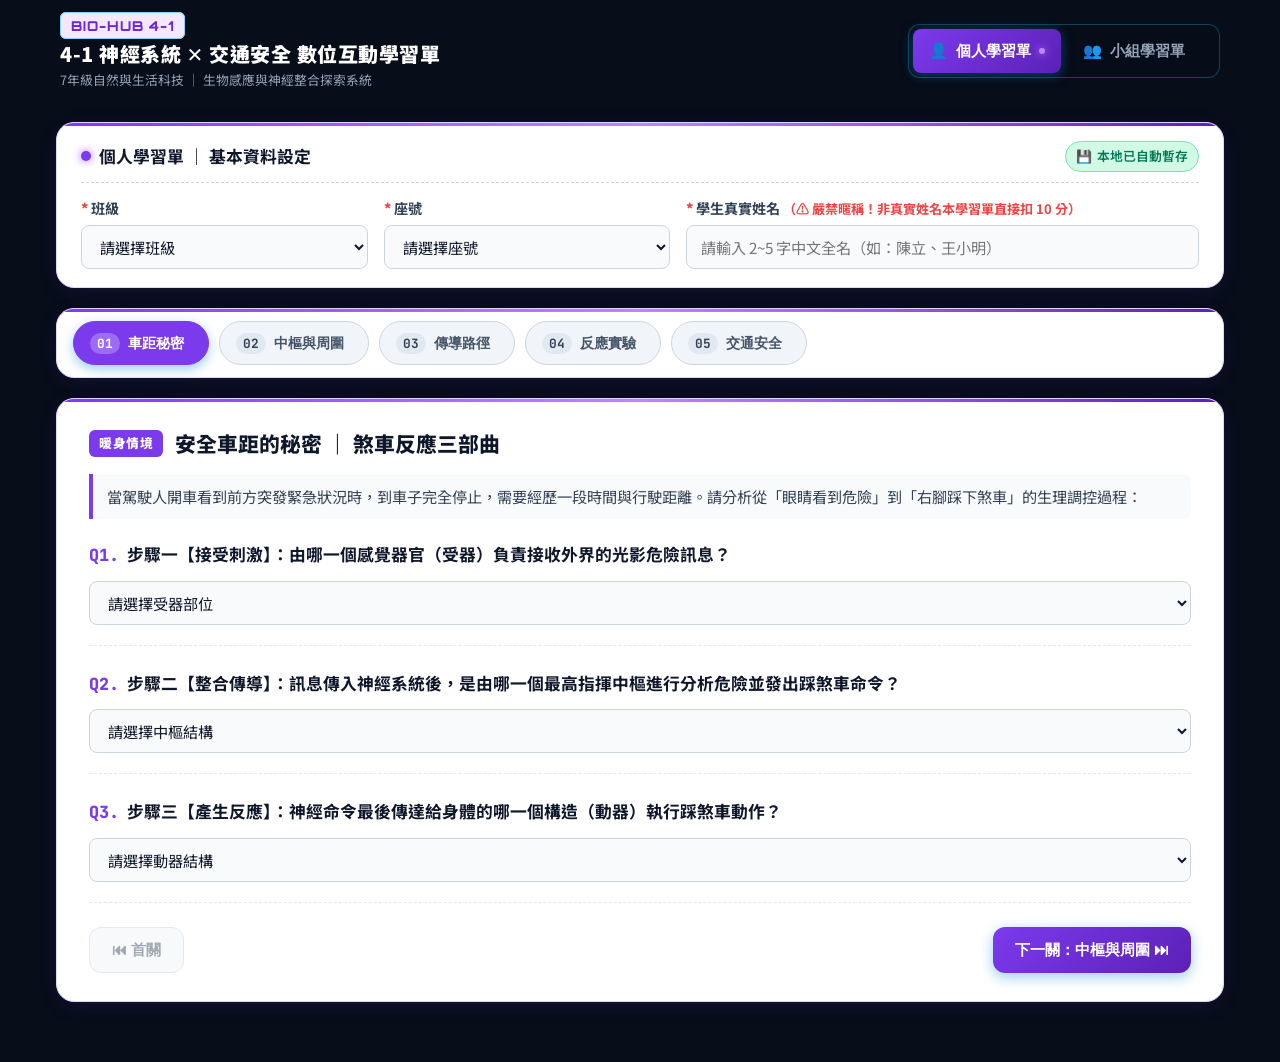
==== commit 3ba0d2c3: "fix: unlock student worksheets and fix whiteboard QR projection modal" ====
--- a/4-1-nervous.html
+++ b/4-1-nervous.html
@@ -1,4 +1,4 @@
-<!DOCTYPE html>
+﻿<!DOCTYPE html>
 <html lang="zh-TW">
 <head>
   <meta charset="UTF-8">
@@ -9,97 +9,6 @@
   <link rel="preconnect" href="https://fonts.gstatic.com" crossorigin>
   <link href="https://fonts.googleapis.com/css2?family=Noto+Sans+TC:wght@400;500;700;900&family=Orbitron:wght@600;800&family=JetBrains+Mono:wght@500;700&display=swap" rel="stylesheet">
 
-<style id="pinGatekeeperStyle">
-/* 🔒 教師安全防護 PIN 密碼鎖樣式 */
-.pin-modal-overlay {
-  position: fixed !important;
-  top: 0 !important; left: 0 !important; right: 0 !important; bottom: 0 !important;
-  background: rgba(15, 23, 42, 0.96) !important;
-  backdrop-filter: blur(16px) !important;
-  display: flex !important;
-  justify-content: center !important;
-  align-items: center !important;
-  z-index: 9999999 !important;
-}
-.pin-modal-overlay.hidden {
-  display: none !important;
-}
-.pin-modal-card {
-  background: #1e293b !important;
-  border: 2px solid #c084fc !important;
-  border-radius: 24px !important;
-  padding: 36px 28px !important;
-  text-align: center !important;
-  max-width: 420px !important;
-  width: 90% !important;
-  box-shadow: 0 20px 50px rgba(0, 0, 0, 0.7) !important;
-  animation: pinPopIn 0.3s cubic-bezier(0.16, 1, 0.3, 1) !important;
-  font-family: -apple-system, BlinkMacSystemFont, "Segoe UI", Roboto, "Microsoft JhengHei", sans-serif !important;
-}
-@keyframes pinPopIn {
-  from { opacity: 0; transform: scale(0.92); }
-  to { opacity: 1; transform: scale(1); }
-}
-.pin-icon {
-  font-size: 3.2rem !important;
-  margin-bottom: 12px !important;
-  line-height: 1 !important;
-}
-.pin-modal-card h2 {
-  font-size: 1.45rem !important;
-  color: #f8fafc !important;
-  margin: 0 0 10px 0 !important;
-  font-weight: 800 !important;
-}
-.pin-modal-card p {
-  color: #94a3b8 !important;
-  font-size: 0.92rem !important;
-  margin-bottom: 20px !important;
-  line-height: 1.5 !important;
-}
-.pin-modal-card input {
-  width: 82% !important;
-  padding: 12px !important;
-  font-size: 1.6rem !important;
-  text-align: center !important;
-  letter-spacing: 6px !important;
-  background: #0f172a !important;
-  border: 2px solid #334155 !important;
-  border-radius: 12px !important;
-  color: #c084fc !important;
-  margin-bottom: 12px !important;
-  outline: none !important;
-  box-sizing: border-box !important;
-}
-.pin-modal-card input:focus {
-  border-color: #c084fc !important;
-  box-shadow: 0 0 12px rgba(56, 189, 248, 0.4) !important;
-}
-.pin-error-text {
-  color: #f87171 !important;
-  font-size: 0.88rem !important;
-  font-weight: 700 !important;
-  min-height: 22px !important;
-  margin-bottom: 14px !important;
-}
-.btn-pin-submit {
-  width: 100% !important;
-  padding: 13px !important;
-  background: linear-gradient(135deg, #7c3aed, #6d28d9) !important;
-  color: white !important;
-  border: none !important;
-  border-radius: 12px !important;
-  font-weight: 800 !important;
-  font-size: 1.05rem !important;
-  cursor: pointer !important;
-  transition: opacity 0.2s, transform 0.1s !important;
-  box-sizing: border-box !important;
-}
-.btn-pin-submit:hover {
-  opacity: 0.95 !important;
-  transform: translateY(-1px) !important;
-}
-</style>
 
 </head>
 <body>
@@ -1380,20 +1289,5 @@
   <!-- 引入主腳本 (附帶版本號強制作廢舊快取) -->
 <script src="nervous.js?v=4.0"></script>
 
-<!-- 🔒 教師安全防護 PIN 密碼解鎖 Modal -->
-<div id="pinLockModal" class="pin-modal-overlay">
-  <div class="pin-modal-card">
-    <div class="pin-icon">🔒</div>
-    <h2>生物正課 數位學習單平台 安全鎖</h2>
-    <p>本平台為國中生物正課數位互動學習單系統，請輸入教師管理密碼解鎖進入：</p>
-    <input type="password" id="pinInput" placeholder="請輸入密碼" maxlength="10" autocomplete="off">
-    <div id="pinErrorMsg" class="pin-error-text"></div>
-    <button id="btnSubmitPin" class="btn-pin-submit">🔓 解鎖進入系統</button>
-  </div>
-</div>
-
-
-<script>
-//
 </body>
 </html>
